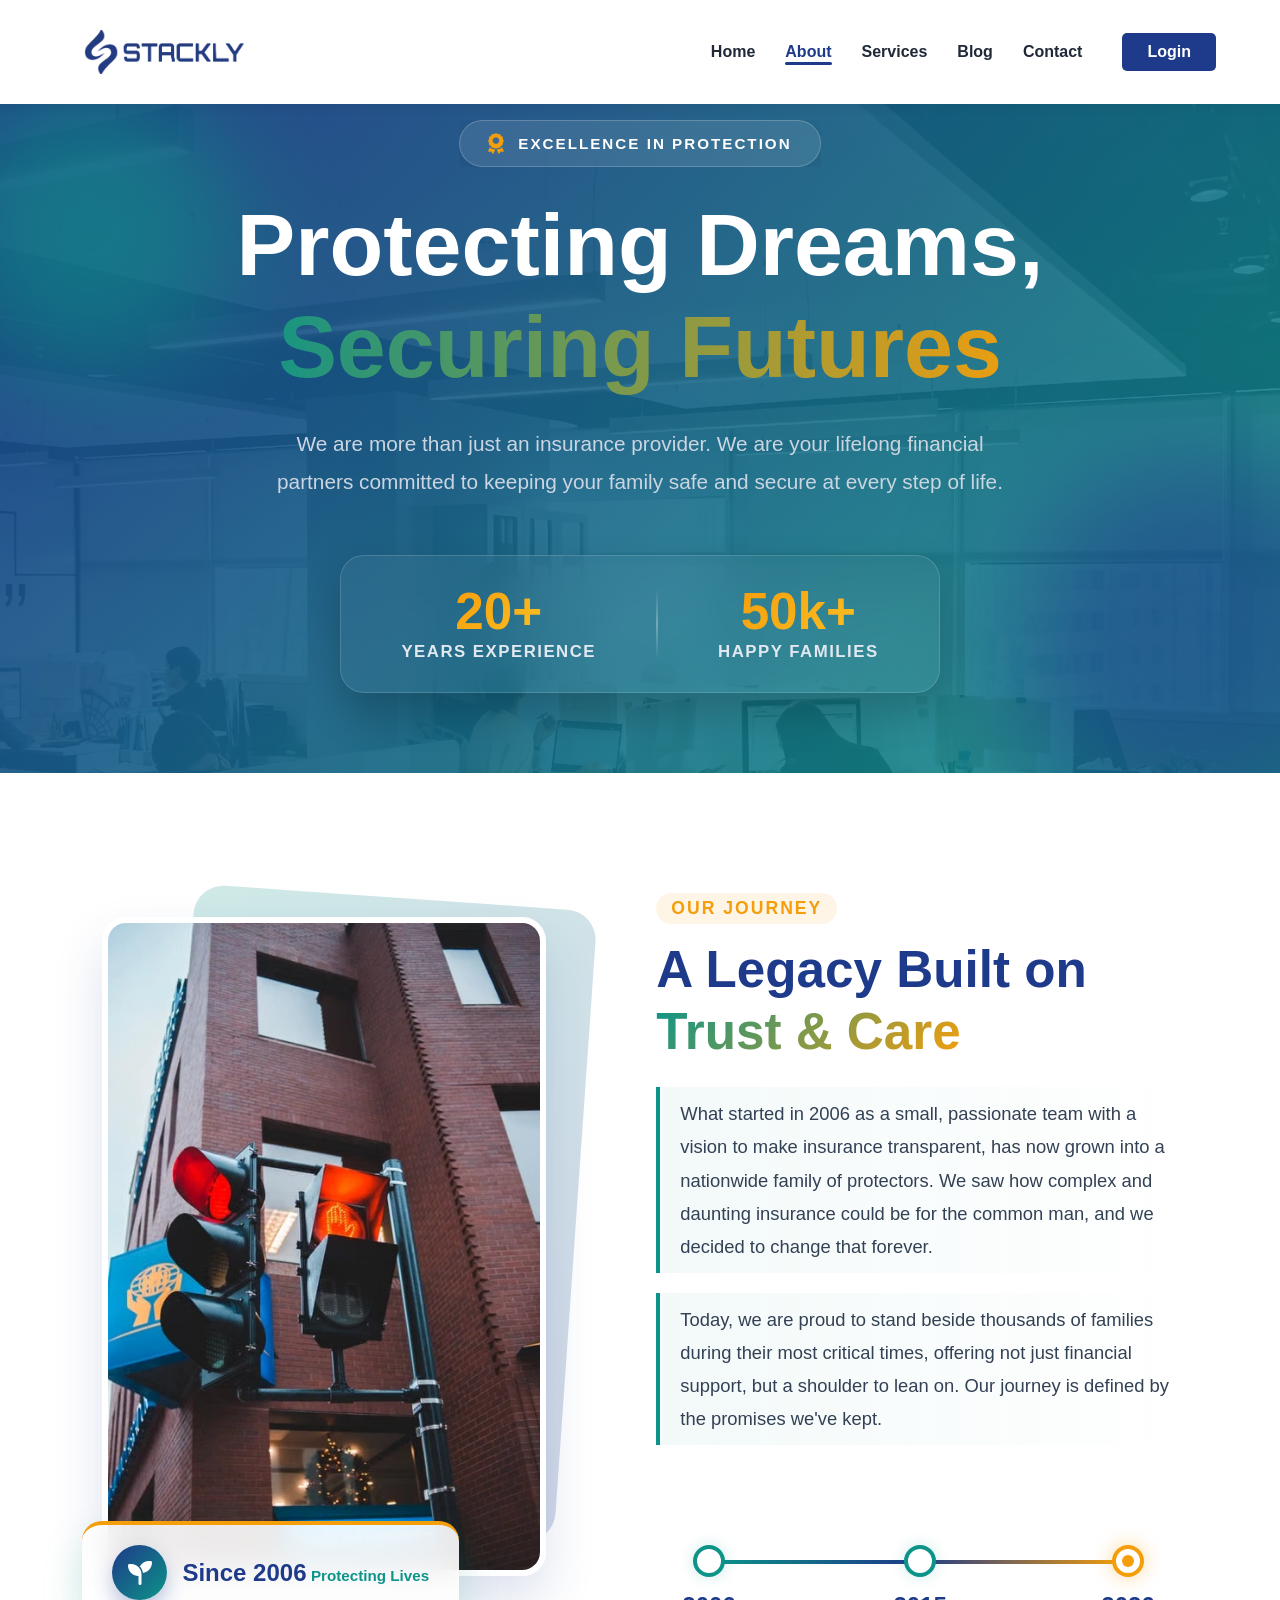
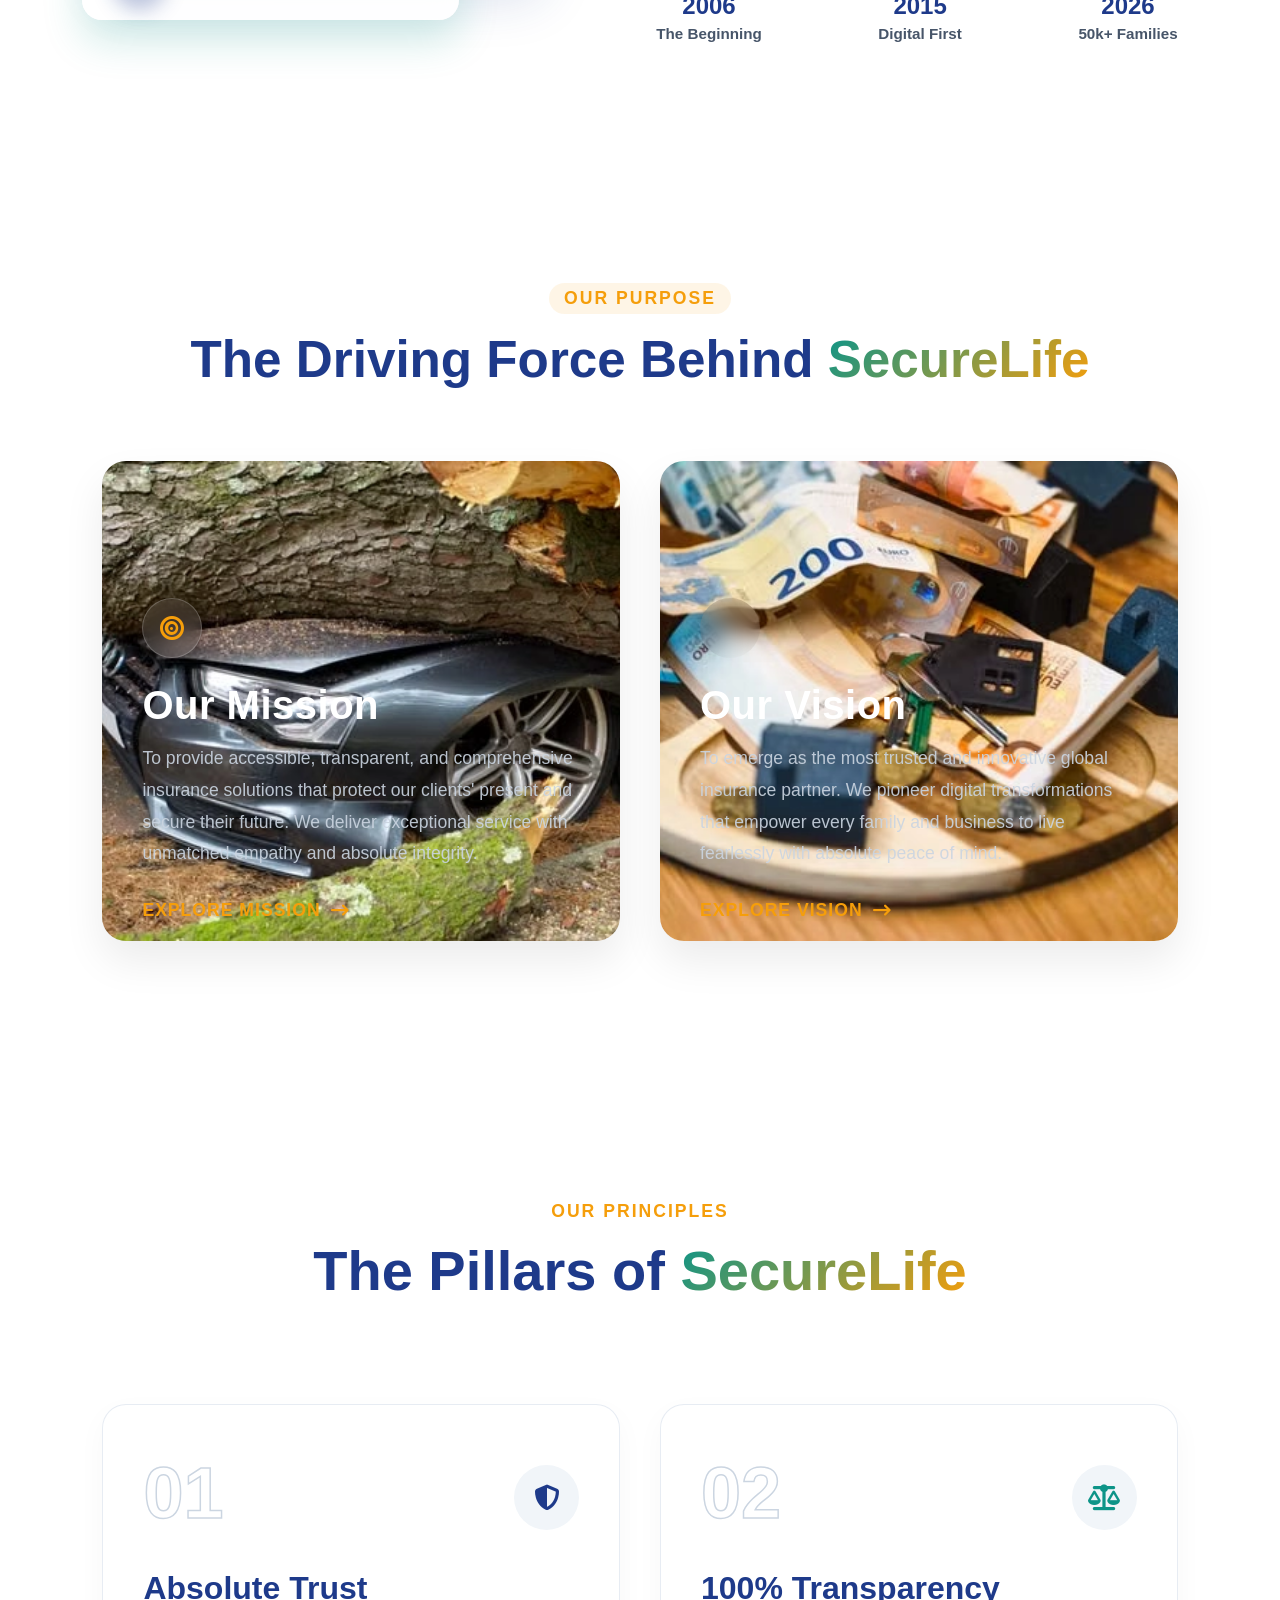
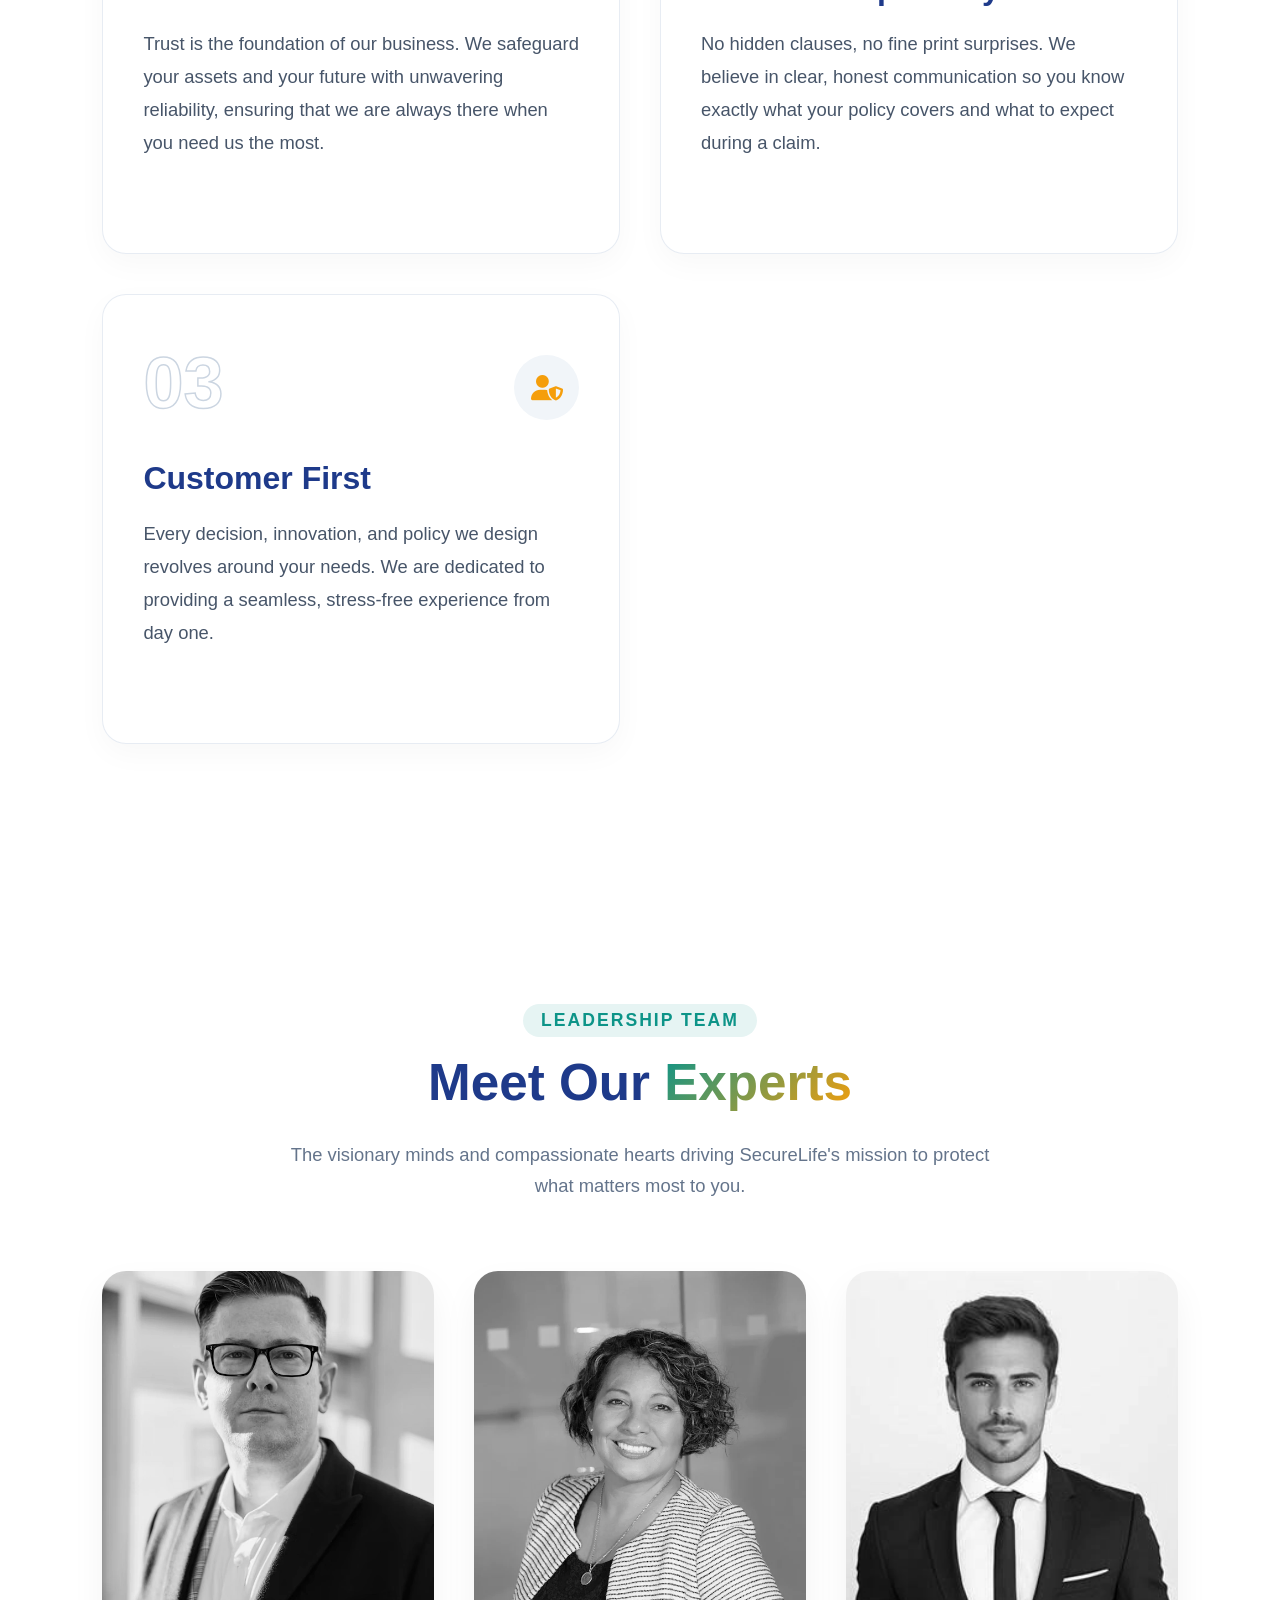
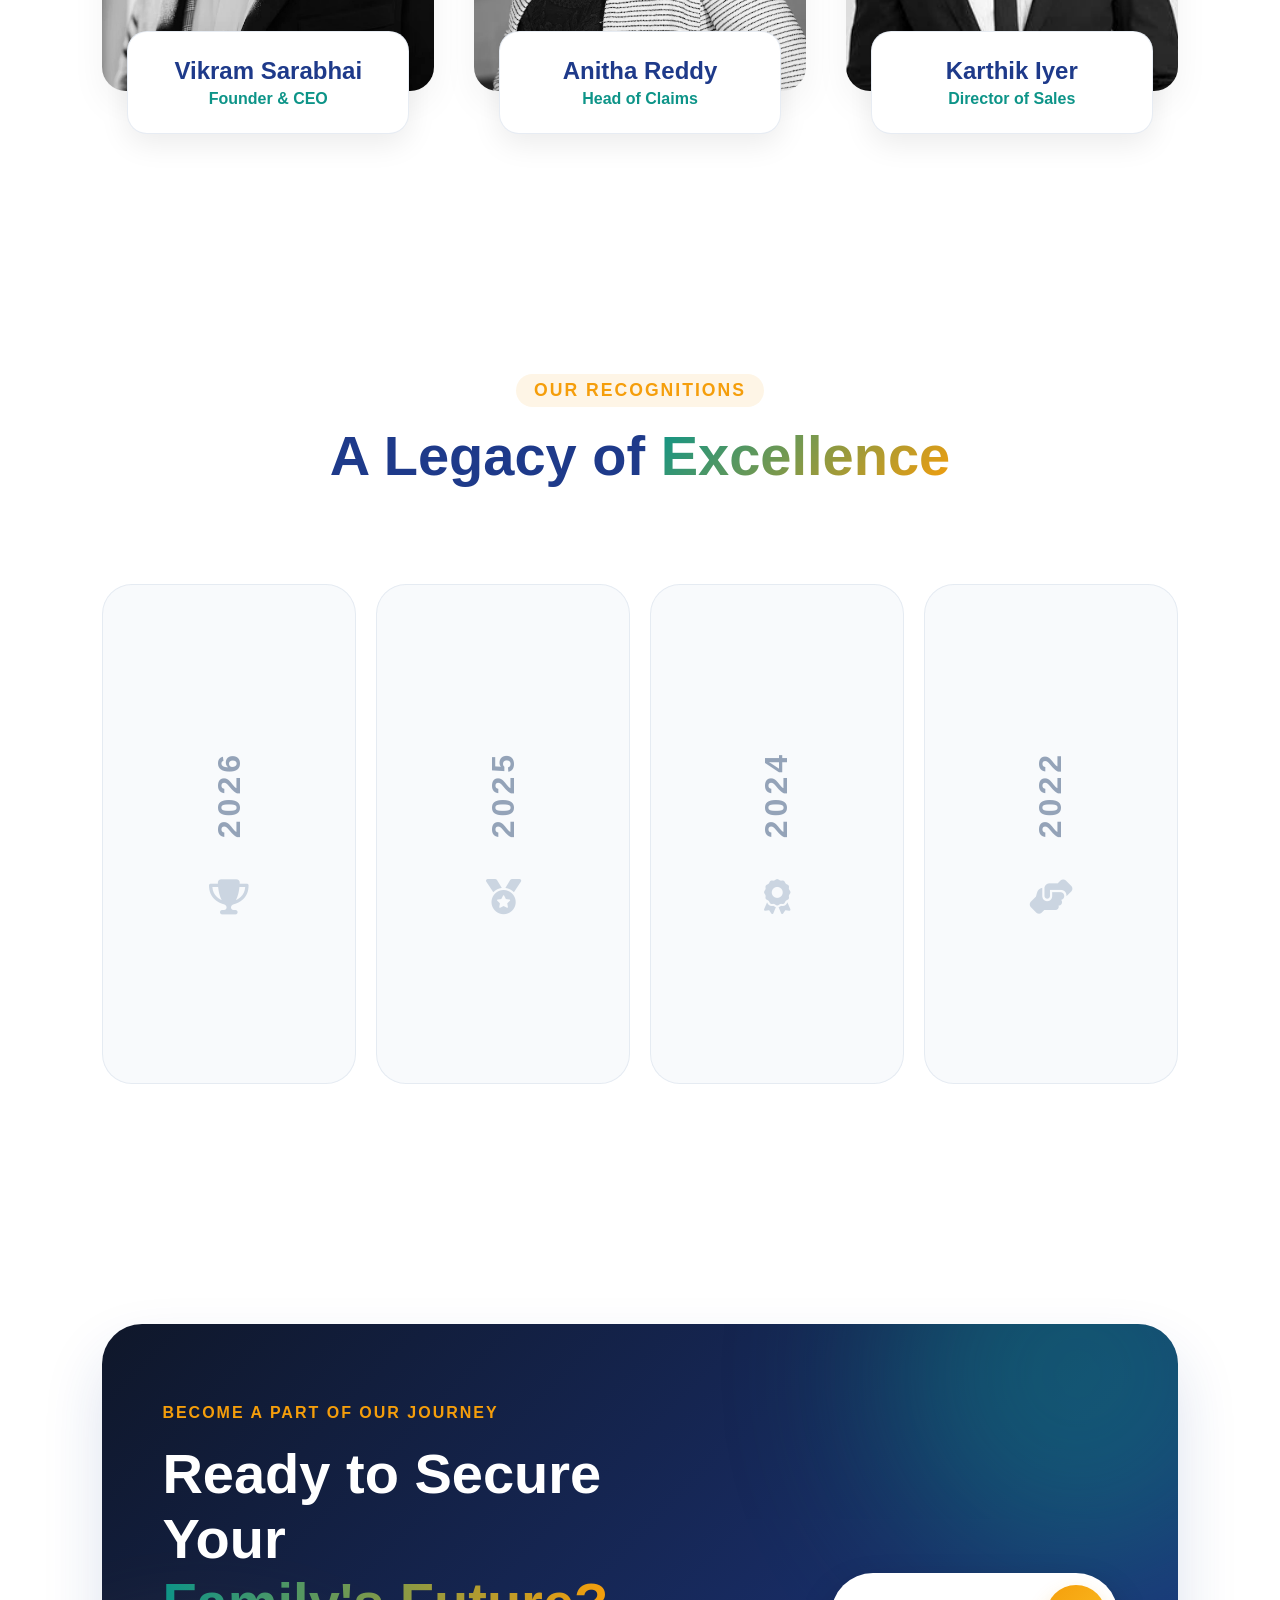
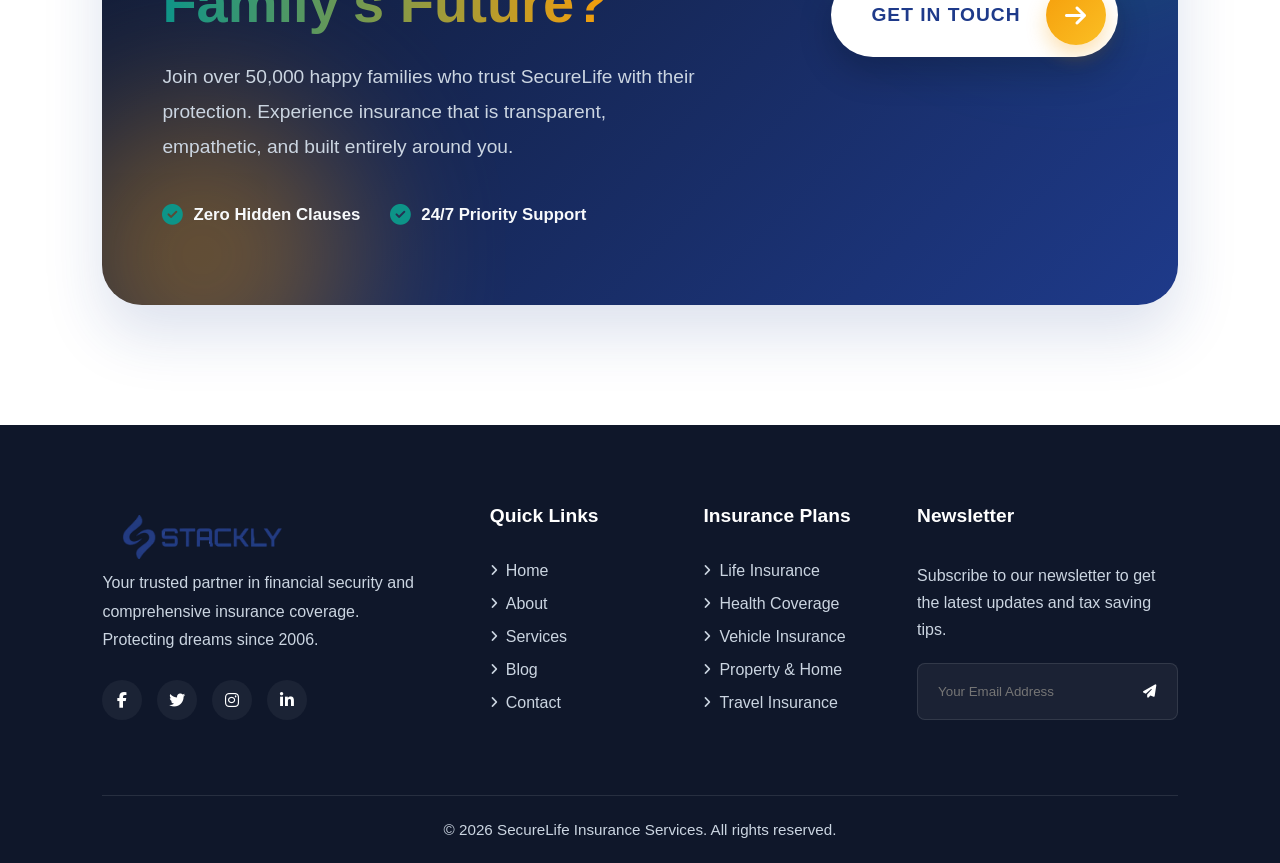
==== about.html @ 1551a97e "Insurance Services" ====
<!DOCTYPE html>
<html lang="en">

<head>
    <meta charset="UTF-8">
    <meta name="viewport" content="width=device-width, initial-scale=1.0">
    <title>About</title>
    <link rel="stylesheet" href="Insurance.css">
    <link rel="stylesheet" href="about.css">
    <link href="https://unpkg.com/aos@2.3.1/dist/aos.css" rel="stylesheet">
    <link rel="stylesheet" href="https://cdnjs.cloudflare.com/ajax/libs/font-awesome/6.4.0/css/all.min.css">
</head>

<body>

    <nav class="navbar">
        <a href="index.html" class="logo-container">
            <img src="./asset/blue.png" alt="Company Logo" class="logo-img">
        </a>

        <div class="nav-menu" id="nav-menu">
            <ul class="nav-links">
                <li><a href="index.html" class="nav-link">Home</a></li>
                <li><a href="about.html" class="nav-link active">About</a></li>
                <li><a href="services.html" class="nav-link">Services</a></li>
                <li><a href="blog.html" class="nav-link">Blog</a></li>
                <li><a href="contact.html" class="nav-link">Contact</a></li>
            </ul>
            <a href="login.html" class="login-btn">Login</a>
        </div>


        <div class="hamburger" id="hamburger">
            <span class="bar"></span>
            <span class="bar"></span>
            <span class="bar"></span>
        </div>
    </nav>


    <section id="about-hero" class="about-hero-section">
        <div class="hero-bg-zoom"></div>
        <div class="hero-overlay-gradient"></div>

        <div class="floating-orb orb-left"></div>
        <div class="floating-orb orb-right"></div>

        <div class="about-hero-content">
            <div class="gsap-reveal-wrapper">
                <span class="gsap-badge"><i class="fa-solid fa-award"></i> Excellence in Protection</span>
            </div>

            <h1 class="gsap-hero-title">
                <div class="gsap-reveal-wrapper">
                    <span class="title-line">Protecting Dreams,</span>
                </div>
                <div class="gsap-reveal-wrapper">
                    <span class="title-line highlight">Securing Futures</span>
                </div>
            </h1>

            <div class="gsap-reveal-wrapper">
                <p class="gsap-hero-text">We are more than just an insurance provider. We are your lifelong financial
                    partners committed to keeping your family safe and secure at every step of life.</p>
            </div>

            <div class="gsap-hero-stats">
                <div class="hero-stat">
                    <h3>20+</h3>
                    <span>Years Experience</span>
                </div>
                <div class="hero-stat-divider"></div>
                <div class="hero-stat">
                    <h3>50k+</h3>
                    <span>Happy Families</span>
                </div>
            </div>
        </div>
    </section>

    <section id="our-story" class="premium-story-section">
        <div class="story-wrapper">

            <div class="story-gallery" data-aos="fade-right" data-aos-duration="1200">
                <div class="gallery-bg-shape"></div>
                <img src="./asset/in8.webp" alt="Our History" class="main-gallery-img">

                <div class="story-glass-badge" data-aos="fade-up" data-aos-delay="400">
                    <div class="badge-icon-box">
                        <i class="fa-solid fa-seedling"></i>
                    </div>
                    <div class="badge-text-box">
                        <strong>Since 2006</strong>
                        <span>Protecting Lives</span>
                    </div>
                </div>
            </div>

            <div class="story-text-content">
                <h4 class="section-subtitle" data-aos="fade-left">OUR JOURNEY</h4>
                <h2 class="section-title" data-aos="fade-left" data-aos-delay="100">A Legacy Built on <br><span
                        class="highlight">Trust & Care</span></h2>

                <p class="story-paragraph" data-aos="fade-left" data-aos-delay="200">What started in 2006 as a small,
                    passionate team with a vision to make insurance transparent, has now grown into a nationwide family
                    of protectors. We saw how complex and daunting insurance could be for the common man, and we decided
                    to change that forever.</p>

                <p class="story-paragraph" data-aos="fade-left" data-aos-delay="300">Today, we are proud to stand beside
                    thousands of families during their most critical times, offering not just financial support, but a
                    shoulder to lean on. Our journey is defined by the promises we've kept.</p>

                <div class="premium-timeline" data-aos="fade-up" data-aos-delay="400">
                    <div class="timeline-track"></div>

                    <div class="timeline-node">
                        <div class="node-circle">
                            <div class="node-inner"></div>
                        </div>
                        <div class="node-content">
                            <h5>2006</h5>
                            <span>The Beginning</span>
                        </div>
                    </div>

                    <div class="timeline-node">
                        <div class="node-circle">
                            <div class="node-inner"></div>
                        </div>
                        <div class="node-content">
                            <h5>2015</h5>
                            <span>Digital First</span>
                        </div>
                    </div>

                    <div class="timeline-node">
                        <div class="node-circle active">
                            <div class="node-inner"></div>
                        </div>
                        <div class="node-content">
                            <h5>2026</h5>
                            <span>50k+ Families</span>
                        </div>
                    </div>
                </div>
            </div>

        </div>
    </section>

    <section id="mission-vision" class="elite-mv-section">
        <div class="elite-header" data-aos="fade-up">
            <h4 class="section-subtitle">OUR PURPOSE</h4>
            <h2 class="section-title">The Driving Force Behind <span class="highlight">SecureLife</span></h2>
        </div>

        <div class="elite-mv-grid">

            <div class="elite-panel" data-aos="fade-up" data-aos-delay="100">
                <div class="panel-bg mission-bg"></div>
                <div class="panel-overlay blue-overlay"></div>
                <div class="panel-content">
                    <div class="panel-icon-top">
                        <i class="fa-solid fa-bullseye"></i>
                    </div>
                    <h3 class="panel-title">Our Mission</h3>
                    <p class="panel-text">To provide accessible, transparent, and comprehensive insurance solutions that
                        protect our clients' present and secure their future. We deliver exceptional service with
                        unmatched empathy and absolute integrity.</p>
                    <a href="404.html" class="panel-link">Explore Mission <i
                            class="fa-solid fa-arrow-right-long"></i></a>
                </div>
            </div>

            <div class="elite-panel" data-aos="fade-up" data-aos-delay="300">
                <div class="panel-bg vision-bg"></div>
                <div class="panel-overlay teal-overlay"></div>
                <div class="panel-content">
                    <div class="panel-icon-top">
                        <i class="fa-solid fa-eye"></i>
                    </div>
                    <h3 class="panel-title">Our Vision</h3>
                    <p class="panel-text">To emerge as the most trusted and innovative global insurance partner. We
                        pioneer digital transformations that empower every family and business to live fearlessly with
                        absolute peace of mind.</p>
                    <a href="404.html" class="panel-link">Explore Vision <i
                            class="fa-solid fa-arrow-right-long"></i></a>
                </div>
            </div>

        </div>
    </section>

    <section id="core-values" class="ux-values-section">
        <div class="ux-values-header" data-aos="fade-down">
            <h4 class="ux-subtitle">OUR PRINCIPLES</h4>
            <h2 class="ux-title">The Pillars of <span class="ux-highlight">SecureLife</span></h2>
        </div>

        <div class="ux-values-grid">

            <div class="ux-card card-down" data-aos="fade-up" data-aos-delay="100">
                <div class="ux-card-bg" style="background-image: url('./asset/in1.webp');"></div>
                <div class="ux-card-overlay blue-gradient"></div>
                <div class="ux-card-content">
                    <div class="ux-top-row">
                        <span class="ux-number">01</span>
                        <div class="ux-icon icon-blue"><i class="fa-solid fa-shield-halved"></i></div>
                    </div>
                    <h3 class="ux-card-title">Absolute Trust</h3>
                    <p class="ux-card-desc">Trust is the foundation of our business. We safeguard your assets and your
                        future with unwavering reliability, ensuring that we are always there when you need us the most.
                    </p>
                    <div class="ux-hover-line line-gold"></div>
                </div>
            </div>

            <div class="ux-card card-up" data-aos="fade-up" data-aos-delay="300">
                <div class="ux-card-bg" style="background-image: url('./asset/in2.webp');"></div>
                <div class="ux-card-overlay teal-gradient"></div>
                <div class="ux-card-content">
                    <div class="ux-top-row">
                        <span class="ux-number">02</span>
                        <div class="ux-icon icon-teal"><i class="fa-solid fa-scale-balanced"></i></div>
                    </div>
                    <h3 class="ux-card-title">100% Transparency</h3>
                    <p class="ux-card-desc">No hidden clauses, no fine print surprises. We believe in clear, honest
                        communication so you know exactly what your policy covers and what to expect during a claim.</p>
                    <div class="ux-hover-line line-gold"></div>
                </div>
            </div>

            <div class="ux-card card-down" data-aos="fade-up" data-aos-delay="500">
                <div class="ux-card-bg" style="background-image: url('./asset/in3.webp');"></div>
                <div class="ux-card-overlay blue-gradient"></div>
                <div class="ux-card-content">
                    <div class="ux-top-row">
                        <span class="ux-number">03</span>
                        <div class="ux-icon icon-gold"><i class="fa-solid fa-user-shield"></i></div>
                    </div>
                    <h3 class="ux-card-title">Customer First</h3>
                    <p class="ux-card-desc">Every decision, innovation, and policy we design revolves around your needs.
                        We are dedicated to providing a seamless, stress-free experience from day one.</p>
                    <div class="ux-hover-line line-gold"></div>
                </div>
            </div>

        </div>
    </section>

    <section id="our-experts" class="premium-expert-section">
        <div class="expert-header" data-aos="fade-up">
            <h4 class="section-subtitle">LEADERSHIP TEAM</h4>
            <h2 class="section-title">Meet Our <span class="highlight">Experts</span></h2>
            <p class="expert-subtitle-text">The visionary minds and compassionate hearts driving SecureLife's mission to
                protect what matters most to you.</p>
        </div>

        <div class="expert-grid">

            <div class="expert-card" data-aos="fade-up" data-aos-delay="100">
                <div class="expert-img-wrapper">
                    <div class="expert-overlay"></div>
                    <img src="./asset/man1 (2).webp" alt="Vikram Sarabhai">
                </div>
                <div class="expert-info-box">
                    <div class="expert-primary-info">
                        <h3>Vikram Sarabhai</h3>
                        <span>Founder & CEO</span>
                    </div>
                    <div class="expert-social-reveal">
                        <div class="social-divider"></div>
                        <div class="social-links-wrapper">
                            <a href="404.html" class="social-icon"><i class="fa-brands fa-linkedin-in"></i></a>
                            <a href="404.html" class="social-icon"><i class="fa-brands fa-twitter"></i></a>
                            <a href="404.html" class="social-icon"><i class="fa-solid fa-envelope"></i></a>
                        </div>
                    </div>
                </div>
            </div>

            <div class="expert-card" data-aos="fade-up" data-aos-delay="300">
                <div class="expert-img-wrapper">
                    <div class="expert-overlay"></div>
                    <img src="./asset/woman2 (2).webp" alt="Anitha Reddy">
                </div>
                <div class="expert-info-box">
                    <div class="expert-primary-info">
                        <h3>Anitha Reddy</h3>
                        <span>Head of Claims</span>
                    </div>
                    <div class="expert-social-reveal">
                        <div class="social-divider"></div>
                        <div class="social-links-wrapper">
                            <a href="404.html" class="social-icon"><i class="fa-brands fa-linkedin-in"></i></a>
                            <a href="404.html" class="social-icon"><i class="fa-brands fa-twitter"></i></a>
                            <a href="404.html" class="social-icon"><i class="fa-solid fa-envelope"></i></a>
                        </div>
                    </div>
                </div>
            </div>

            <div class="expert-card" data-aos="fade-up" data-aos-delay="500">
                <div class="expert-img-wrapper">
                    <div class="expert-overlay"></div>
                    <img src="./asset/man1.webp" alt="Karthik Iyer">
                </div>
                <div class="expert-info-box">
                    <div class="expert-primary-info">
                        <h3>Karthik Iyer</h3>
                        <span>Director of Sales</span>
                    </div>
                    <div class="expert-social-reveal">
                        <div class="social-divider"></div>
                        <div class="social-links-wrapper">
                            <a href="404.html" class="social-icon"><i class="fa-brands fa-linkedin-in"></i></a>
                            <a href="404.html" class="social-icon"><i class="fa-brands fa-twitter"></i></a>
                            <a href="404.html" class="social-icon"><i class="fa-solid fa-envelope"></i></a>
                        </div>
                    </div>
                </div>
            </div>

        </div>
    </section>


    <section id="awards" class="premium-expanding-awards">
        <div class="awards-header" data-aos="fade-up">
            <h4 class="section-subtitle">OUR RECOGNITIONS</h4>
            <h2 class="section-title">A Legacy of <span class="highlight">Excellence</span></h2>
        </div>

        <div class="expanding-container" data-aos="fade-up" data-aos-delay="200">

            <div class="expanding-panel panel-blue">
                <div class="panel-bg-img" style="background-image: url('./asset/in1.webp');"></div>
                <div class="panel-overlay overlay-blue"></div>
                <div class="panel-collapsed-view">
                    <span class="collapsed-year">2026</span>
                    <div class="collapsed-icon"><i class="fa-solid fa-trophy"></i></div>
                </div>
                <div class="panel-expanded-view">
                    <div class="expanded-icon"><i class="fa-solid fa-trophy"></i></div>
                    <div class="expanded-content">
                        <span class="expanded-year">2026</span>
                        <h3>Best Claim Settlement Ratio</h3>
                        <p>National Insurance Summit</p>
                    </div>
                </div>
            </div>

            <div class="expanding-panel panel-teal">
                <div class="panel-bg-img" style="background-image: url('./asset/in2.webp');"></div>
                <div class="panel-overlay overlay-teal"></div>
                <div class="panel-collapsed-view">
                    <span class="collapsed-year">2025</span>
                    <div class="collapsed-icon"><i class="fa-solid fa-medal"></i></div>
                </div>
                <div class="panel-expanded-view">
                    <div class="expanded-icon"><i class="fa-solid fa-medal"></i></div>
                    <div class="expanded-content">
                        <span class="expanded-year">2025</span>
                        <h3>Customer Choice Award</h3>
                        <p>Global Finance Excellence</p>
                    </div>
                </div>
            </div>

            <div class="expanding-panel panel-gold">
                <div class="panel-bg-img" style="background-image: url('./asset/in3.webp');"></div>
                <div class="panel-overlay overlay-gold"></div>
                <div class="panel-collapsed-view">
                    <span class="collapsed-year">2024</span>
                    <div class="collapsed-icon"><i class="fa-solid fa-award"></i></div>
                </div>
                <div class="panel-expanded-view">
                    <div class="expanded-icon"><i class="fa-solid fa-award"></i></div>
                    <div class="expanded-content">
                        <span class="expanded-year">2024</span>
                        <h3>Most Innovative Digital Process</h3>
                        <p>TechInsure India Awards</p>
                    </div>
                </div>
            </div>

            <div class="expanding-panel panel-blue">
                <div class="panel-bg-img" style="background-image: url('./asset/in4.webp');"></div>
                <div class="panel-overlay overlay-blue"></div>
                <div class="panel-collapsed-view">
                    <span class="collapsed-year">2022</span>
                    <div class="collapsed-icon"><i class="fa-solid fa-handshake-angle"></i></div>
                </div>
                <div class="panel-expanded-view">
                    <div class="expanded-icon"><i class="fa-solid fa-handshake-angle"></i></div>
                    <div class="expanded-content">
                        <span class="expanded-year">2022</span>
                        <h3>Excellence in Customer Support</h3>
                        <p>Asian Financial Forum</p>
                    </div>
                </div>
            </div>

        </div>
    </section>

    <section id="about-cta" class="premium-cta-section">
        <div class="cta-immersive-banner" data-aos="zoom-in" data-aos-duration="1000">

            <div class="cta-glow-orb orb-teal"></div>
            <div class="cta-glow-orb orb-gold"></div>

            <div class="cta-content-wrapper">
                <div class="cta-text-side">
                    <h4 class="cta-subtitle">BECOME A PART OF OUR JOURNEY</h4>
                    <h2 class="cta-title">Ready to Secure Your <br><span class="cta-highlight">Family's Future?</span>
                    </h2>
                    <p class="cta-desc">Join over 50,000 happy families who trust SecureLife with their protection.
                        Experience insurance that is transparent, empathetic, and built entirely around you.</p>

                    <div class="cta-stats">
                        <div class="cta-stat-item">
                            <i class="fa-solid fa-check-circle"></i>
                            <span>Zero Hidden Clauses</span>
                        </div>
                        <div class="cta-stat-item">
                            <i class="fa-solid fa-check-circle"></i>
                            <span>24/7 Priority Support</span>
                        </div>
                    </div>
                </div>

                <div class="cta-action-side">
                    <a href="404.html" class="ultra-cta-btn">
                        <span class="btn-text">Get in Touch</span>
                        <span class="btn-icon-wrapper">
                            <i class="fa-solid fa-arrow-right"></i>
                        </span>
                    </a>
                </div>
            </div>

        </div>
    </section>




    <footer class="footer-section">
        <div class="footer-container">

            <div class="footer-brand">
                <a href="index.html" class="logo-container">
                    <img src="./asset/blue.png" alt="Company Logo" class="logo-img">
                </a>
                <p class="footer-desc">Your trusted partner in financial security and comprehensive insurance coverage.
                    Protecting dreams since 2006.</p>
                <div class="social-links">
                    <a href="404.html"><i class="fa-brands fa-facebook-f"></i></a>
                    <a href="404.html"><i class="fa-brands fa-twitter"></i></a>
                    <a href="404.html"><i class="fa-brands fa-instagram"></i></a>
                    <a href="404.html"><i class="fa-brands fa-linkedin-in"></i></a>
                </div>
            </div>

            <div class="footer-links">
                <h4>Quick Links</h4>
                <ul>
                    <li><a href="index.html"><i class="fa-solid fa-angle-right"></i> Home </a></li>
                    <li><a href="about.html"><i class="fa-solid fa-angle-right"></i> About</a></li>
                    <li><a href="services.html"><i class="fa-solid fa-angle-right"></i> Services</a></li>
                    <li><a href="blog.html"><i class="fa-solid fa-angle-right"></i> Blog</a></li>
                    <li><a href="contact.html"><i class="fa-solid fa-angle-right"></i> Contact </a></li>
                </ul>
            </div>

            <div class="footer-links">
                <h4>Insurance Plans</h4>
                <ul>
                    <li><a href="404.html"><i class="fa-solid fa-angle-right"></i> Life Insurance</a></li>
                    <li><a href="404.html"><i class="fa-solid fa-angle-right"></i> Health Coverage</a></li>
                    <li><a href="404.html"><i class="fa-solid fa-angle-right"></i> Vehicle Insurance</a></li>
                    <li><a href="404.html"><i class="fa-solid fa-angle-right"></i> Property & Home</a></li>
                    <li><a href="404.html"><i class="fa-solid fa-angle-right"></i> Travel Insurance</a></li>
                </ul>
            </div>

            <div class="footer-newsletter">
                <h4>Newsletter</h4>
                <p>Subscribe to our newsletter to get the latest updates and tax saving tips.</p>


                <form id="footerNewsletterForm" novalidate style="position: relative; margin-bottom: 15px;">
                    <div class="newsletter-form">
                        <input type="email" id="footerEmailInput" placeholder="Your Email Address" required>
                        <button type="submit" id="footerSubscribeBtn"><i class="fa-solid fa-paper-plane"></i></button>
                    </div>

                    <span id="footerEmailError" class="newsletter-error-msg"></span>
                </form>


                <div id="footerSuccessMsg" class="newsletter-success-msg" style="display: none;">
                    <i class="fa-solid fa-circle-check"></i> Subscribed Successfully!
                </div>
            </div>

        </div>

        <div class="footer-bottom">
            <p>&copy; 2026 SecureLife Insurance Services. All rights reserved.</p>
        </div>
    </footer>

    <script src="main.js"></script>

    <script src="https://unpkg.com/aos@2.3.1/dist/aos.js"></script>


    <script>

        document.addEventListener("DOMContentLoaded", function () {
            AOS.init({
                duration: 1000,
                once: true,
                offset: 100,
                easing: 'ease-out-cubic'
            });
        });
    </script>
    <script>

        if (typeof gsap !== 'undefined') {
            const aboutHeroTl = gsap.timeline({ defaults: { ease: "power4.out" } });

            aboutHeroTl.from(".gsap-badge", {
                y: 50,
                opacity: 0,
                duration: 1.2,
                delay: 0.3
            })
                .from(".title-line", {
                    y: 100,
                    opacity: 0,
                    stagger: 0.2,
                    duration: 1.2,
                    rotationX: -20,
                    transformOrigin: "0% 50% -50"
                }, "-=0.8")
                .from(".gsap-hero-text", {
                    y: 40,
                    opacity: 0,
                    duration: 1.2
                }, "-=0.8")
                .from(".gsap-hero-stats", {
                    y: 50,
                    opacity: 0,
                    scale: 0.9,
                    duration: 1.5,
                    ease: "back.out(1.2)"
                }, "-=0.6")
                .from(".hero-stat", {
                    y: 20,
                    opacity: 0,
                    stagger: 0.2,
                    duration: 1
                }, "-=1");
        }
    </script>
</body>

</html>
---- Insurance.css ----
* {
     margin: 0;
     padding: 0;
     box-sizing: border-box;
     font-family: 'Segoe UI', Tahoma, Geneva, Verdana, sans-serif;
 }

 body {
     overflow-x: hidden;
 }


 .navbar {
     display: flex;
     justify-content: space-between;
     align-items: center;
     padding: 20px 5%;
     background-color: #ffffff;
     box-shadow: 0 4px 10px rgba(0, 0, 0, 0.05);
     position: fixed;
     width: 100%;
     top: 0;
     z-index: 1000;
 }

 .logo-container {
     display: flex;
     align-items: center;
     justify-content: flex-start;
     padding: 10px 20px;
     z-index: 1000;
 }


 .logo-img {
     width: 160px;
     transition: transform 0.3s ease;
 }


 .logo-img:hover {
     transform: scale(1.05);
     cursor: pointer;
 }


 .nav-menu {
     display: flex;
     align-items: center;
     gap: 40px;
 }

 .nav-links {
     display: flex;
     list-style: none;
     gap: 30px;
 }


 .nav-link {
     text-decoration: none;
     color: #1F2937;
     font-weight: 600;
     font-size: 16px;
     transition: 0.3s;
     position: relative;
 }


 .nav-link:hover,
 .nav-link.active {
     color: #1E3A8A;
 }

 .nav-link.active::after {
     content: '';
     position: absolute;
     left: 0;
     bottom: -5px;
     width: 100%;
     height: 3px;
     background-color: #1E3A8A;
     border-radius: 5px;
 }


 .login-btn {
     background-color: #1E3A8A;
     color: #ffffff;
     padding: 10px 25px;
     border-radius: 5px;
     text-decoration: none;
     font-weight: 600;
     font-size: 16px;
     transition: 0.3s;
 }

 .login-btn:hover {
     background-color: #152c6b;
 }


 .hamburger {
     display: none;
     cursor: pointer;
     flex-direction: column;
     gap: 6px;
 }

 .hamburger .bar {
     width: 28px;
     height: 3px;
     background-color: #1E3A8A;
     transition: all 0.3s ease-in-out;
     border-radius: 5px;
 }




 @media (max-width: 900px) {
     .hamburger {
         display: flex;
     }

     .nav-menu {
         position: fixed;
         left: -100%;
         top: 70px;
         flex-direction: column;
         background-color: #ffffff;
         width: 100%;
         height: 100vh;
         text-align: center;
         transition: 0.4s ease-in-out;
         padding-top: 50px;
         gap: 30px;
         box-shadow: 0 10px 27px rgba(0, 0, 0, 0.1);
     }

     .nav-menu.active {
         left: 0;
     }

     .nav-links {
         flex-direction: column;
         width: 100%;
         gap: 25px;
     }


     .nav-link.active::after {
         width: 50%;
         left: 25%;
     }


     .hamburger.active .bar:nth-child(2) {
         opacity: 0;
     }

     .hamburger.active .bar:nth-child(1) {
         transform: translateY(9px) rotate(45deg);
     }

     .hamburger.active .bar:nth-child(3) {
         transform: translateY(-9px) rotate(-45deg);
     }
 }




 .footer-section {
     background-color: #0f172a;
     color: #cbd5e1;
     padding: 80px 8% 0;
 }

 .footer-container {
     display: grid;
     grid-template-columns: 2fr 1fr 1fr 1.5fr;
     gap: 40px;
     max-width: 1300px;
     margin: 0 auto;
     padding-bottom: 60px;
     border-bottom: 1px solid rgba(255, 255, 255, 0.1);
 }

 .footer-brand .footer-logo {
     font-size: 2rem;
     font-weight: 800;
     color: #ffffff;
     display: flex;
     align-items: center;
     gap: 10px;
     margin-bottom: 20px;
 }

 .footer-brand .footer-logo i {
     color: var(--secondary);
 }

 .footer-desc {
     line-height: 1.8;
     margin-bottom: 25px;
     font-size: 1rem;
     max-width: 320px;
 }

 .social-links {
     display: flex;
     gap: 15px;
 }

 .social-links a {
     width: 40px;
     height: 40px;
     background: rgba(255, 255, 255, 0.05);
     border-radius: 50%;
     display: flex;
     justify-content: center;
     align-items: center;
     color: #ffffff;
     text-decoration: none;
     transition: all 0.3s ease;
 }

 .social-links a:hover {
     background: var(--secondary);
     transform: translateY(-5px);
 }

 .footer-links h4,
 .footer-newsletter h4 {
     color: #ffffff;
     font-size: 1.2rem;
     margin-bottom: 25px;
     position: relative;
     padding-bottom: 10px;
 }

 .footer-links h4::after,
 .footer-newsletter h4::after {
     content: '';
     position: absolute;
     bottom: 0;
     left: 0;
     width: 40px;
     height: 3px;
     background: var(--secondary);
     border-radius: 2px;
 }

 .footer-links ul {
     list-style: none;
 }

 .footer-links ul li {
     margin-bottom: 15px;
 }

 .footer-links ul li a {
     color: #cbd5e1;
     text-decoration: none;
     transition: all 0.3s ease;
     display: flex;
     align-items: center;
     gap: 8px;
 }

 .footer-links ul li a i {
     font-size: 0.8rem;
     color: var(--secondary);
     transition: transform 0.3s ease;
 }

 .footer-links ul li a:hover {
     color: #ffffff;
 }

 .footer-links ul li a:hover i {
     transform: translateX(5px);
 }

 .footer-newsletter p {
     line-height: 1.7;
     margin-bottom: 20px;
 }

 .newsletter-form {
     display: flex;
     align-items: center;
     background: rgba(255, 255, 255, 0.05);
     border-radius: 8px;
     padding: 5px;
     border: 1px solid rgba(255, 255, 255, 0.1);
 }

 .newsletter-form input {
     flex-grow: 1;
     background: transparent;
     border: none;
     padding: 12px 15px;
     color: #ffffff;
     outline: none;
 }

 .newsletter-form button {
     background: var(--primary);
     border: none;
     color: white;
     width: 45px;
     height: 45px;
     border-radius: 6px;
     cursor: pointer;
     transition: background 0.3s ease;
 }

 .newsletter-form button:hover {
     background: var(--accent);
 }

 .footer-bottom {
     text-align: center;
     padding: 25px 0;
     font-size: 0.95rem;
 }

 @media (max-width: 992px) {
     .contact-container {
         grid-template-columns: 1fr;
     }

     .footer-container {
         grid-template-columns: repeat(2, 1fr);
     }
 }

 @media (max-width: 768px) {
     .contact-section {
         padding: 80px 5%;
     }

     .contact-form-wrapper {
         padding: 30px 20px;
     }

     .footer-container {
         grid-template-columns: 1fr;
         gap: 40px;
     }
 }


 .newsletter-error-msg {
     position: absolute;
     bottom: -22px;
     left: 5px;
     font-size: 12px;
     color: #ef4444;
     font-weight: 700;
     display: none;
 }

 .newsletter-success-msg {
     color: #10b981;
     font-size: 14px;
     font-weight: 700;
     margin-top: 10px;
 }

 .input-error-border {
     border: 2px solid #ef4444 !important;
     background-color: #fef2f2 !important;
 }

 .newsletter-shake {
     animation: newsShake 0.4s ease-in-out;
 }

 @keyframes newsShake {

     0%,
     100% {
         transform: translateX(0);
     }

     25%,
     75% {
         transform: translateX(-5px);
     }

     50% {
         transform: translateX(5px);
     }
 }
---- about.css ----
.about-hero-section {
    position: relative;
    min-height: 85vh;
    display: flex;
    align-items: center;
    justify-content: center;
    padding: 120px 8% 80px;
    overflow: hidden;
    z-index: 1;
    background-color: #0f172a;
}

.hero-bg-zoom {
    position: absolute;
    top: 0;
    left: 0;
    width: 100%;
    height: 100%;
    background: url('./asset/in7.webp') center/cover no-repeat;
    z-index: 1;
    animation: zoomBackground 20s infinite alternate linear;
}

.hero-overlay-gradient {
    position: absolute;
    top: 0;
    left: 0;
    width: 100%;
    height: 100%;
    background: linear-gradient(135deg, rgba(30, 58, 138, 0.95) 0%, rgba(13, 148, 136, 0.85) 100%);
    z-index: 2;
}

.floating-orb {
    position: absolute;
    border-radius: 50%;
    filter: blur(60px);
    z-index: 3;
    opacity: 0.6;
    animation: floatOrbs 8s infinite ease-in-out alternate;
}

.orb-left {
    width: 300px;
    height: 300px;
    background: #0D9488;
    top: 10%;
    left: -5%;
}

.orb-right {
    width: 400px;
    height: 400px;
    background: #1E3A8A;
    bottom: -10%;
    right: -10%;
    animation-delay: -4s;
}

.about-hero-content {
    position: relative;
    z-index: 4;
    text-align: center;
    max-width: 900px;
    display: flex;
    flex-direction: column;
    align-items: center;
}

.gsap-reveal-wrapper {
    overflow: hidden;
    margin-bottom: 5px;
}

.gsap-badge {
    background: rgba(255, 255, 255, 0.1);
    backdrop-filter: blur(15px);
    border: 1px solid rgba(255, 255, 255, 0.2);
    color: #ffffff;
    padding: 12px 28px;
    border-radius: 50px;
    font-size: 0.95rem;
    font-weight: 700;
    display: inline-flex;
    align-items: center;
    gap: 12px;
    text-transform: uppercase;
    letter-spacing: 2px;
    box-shadow: 0 10px 30px rgba(0, 0, 0, 0.1);
}

.gsap-badge i {
    color: #F59E0B;
    font-size: 1.3rem;
}

.gsap-hero-title {
    font-size: 5.5rem;
    color: #ffffff;
    font-weight: 800;
    line-height: 1.1;
    margin-top: 25px;
    margin-bottom: 25px;
}

.title-line {
    display: block;
}

.gsap-hero-title .highlight {
    background: linear-gradient(to right, #0D9488, #F59E0B);
    -webkit-background-clip: text;
    -webkit-text-fill-color: transparent;
}

.gsap-hero-text {
    font-size: 1.3rem;
    color: #cbd5e1;
    line-height: 1.8;
    margin-bottom: 50px;
    max-width: 750px;
}

.gsap-hero-stats {
    display: flex;
    align-items: center;
    gap: 60px;
    background: rgba(255, 255, 255, 0.05);
    backdrop-filter: blur(20px);
    padding: 30px 60px;
    border-radius: 24px;
    border: 1px solid rgba(255, 255, 255, 0.15);
    box-shadow: 0 20px 40px rgba(0, 0, 0, 0.2);
}

.hero-stat {
    display: flex;
    flex-direction: column;
    align-items: center;
}

.hero-stat h3 {
    font-size: 3.2rem;
    background: linear-gradient(135deg, #F59E0B, #fbbf24);
    -webkit-background-clip: text;
    -webkit-text-fill-color: transparent;
    margin-bottom: 5px;
    line-height: 1;
    font-weight: 800;
}

.hero-stat span {
    color: #e2e8f0;
    font-size: 1.05rem;
    font-weight: 600;
    text-transform: uppercase;
    letter-spacing: 1.5px;
}

.hero-stat-divider {
    width: 2px;
    height: 70px;
    background: linear-gradient(to bottom, transparent, rgba(255, 255, 255, 0.3), transparent);
}

@keyframes zoomBackground {
    0% {
        transform: scale(1);
    }

    100% {
        transform: scale(1.15);
    }
}

@keyframes floatOrbs {
    0% {
        transform: translate(0, 0) scale(1);
    }

    100% {
        transform: translate(30px, -40px) scale(1.1);
    }
}

@media (max-width: 1024px) {
    .gsap-hero-title {
        font-size: 4.2rem;
    }
}

@media (max-width: 768px) {
    .about-hero-section {
        padding: 140px 5% 80px;
    }

    .gsap-hero-title {
        font-size: 3rem;
    }

    .gsap-hero-text {
        font-size: 1.15rem;
    }

    .gsap-hero-stats {
        flex-direction: column;
        gap: 30px;
        padding: 35px;
        width: 100%;
    }

    .hero-stat-divider {
        width: 100%;
        height: 2px;
        background: linear-gradient(to right, transparent, rgba(255, 255, 255, 0.3), transparent);
    }
}



.premium-story-section {
    padding: 120px 8%;
    background-color: #ffffff;
    overflow: hidden;
}

.story-wrapper {
    display: grid;
    grid-template-columns: 1fr 1.1fr;
    gap: 80px;
    max-width: 1300px;
    margin: 0 auto;
    align-items: center;
}


.story-gallery {
    position: relative;
    padding: 0 30px 40px 0;
}

.gallery-bg-shape {
    position: absolute;
    top: -20px;
    right: 0;
    width: 85%;
    height: 90%;
    background: linear-gradient(135deg, #0D9488, #1E3A8A);
    border-radius: 30px;
    z-index: 1;
    opacity: 0.2;
    transform: rotate(4deg);
    transition: transform 0.5s ease;
}

.story-gallery:hover .gallery-bg-shape {
    transform: rotate(0deg) scale(1.02);
    opacity: 0.3;
}

.main-gallery-img {
    width: 100%;
    border-radius: 24px;
    position: relative;
    z-index: 2;
    box-shadow: 0 25px 50px rgba(30, 58, 138, 0.15);
    border: 6px solid #ffffff;
    transition: transform 0.5s ease;
}

.story-gallery:hover .main-gallery-img {
    transform: translateY(-10px);
}

.story-glass-badge {
    position: absolute;
    bottom: 0;
    left: -20px;
    background: rgba(255, 255, 255, 0.9);
    backdrop-filter: blur(15px);
    padding: 20px 30px;
    border-radius: 20px;
    box-shadow: 0 20px 40px rgba(13, 148, 136, 0.2);
    z-index: 3;
    display: flex;
    align-items: center;
    gap: 15px;
    border-top: 4px solid #F59E0B;
    animation: floatingGlass 4s ease-in-out infinite;
}

.badge-icon-box {
    width: 55px;
    height: 55px;
    background: linear-gradient(135deg, #1E3A8A, #0D9488);
    color: #ffffff;
    border-radius: 50%;
    display: flex;
    justify-content: center;
    align-items: center;
    font-size: 1.5rem;
    box-shadow: 0 10px 20px rgba(30, 58, 138, 0.3);
}

.badge-text-box strong {
    font-size: 1.5rem;
    color: #1E3A8A;
    line-height: 1.1;
    font-weight: 800;
}

.badge-text-box span {
    font-size: 0.95rem;
    color: #0D9488;
    font-weight: 700;
    margin-top: 4px;
}


.story-text-content {
    display: flex;
    flex-direction: column;
}

.section-subtitle {
    color: #F59E0B;
    font-size: 1.1rem;
    font-weight: 800;
    letter-spacing: 2px;
    text-transform: uppercase;
    margin-bottom: 15px;
    display: inline-block;
    padding: 5px 15px;
    background: rgba(245, 158, 11, 0.1);
    border-radius: 30px;
    width: fit-content;
}

.section-title {
    font-size: 3.2rem;
    color: #1E3A8A;
    line-height: 1.2;
    margin-bottom: 25px;
    font-weight: 800;
}

.section-title .highlight {
    background: linear-gradient(135deg, #0D9488, #F59E0B);
    -webkit-background-clip: text;
    -webkit-text-fill-color: transparent;
}

.story-paragraph {
    font-size: 1.15rem;
    color: #334155;
    line-height: 1.8;
    margin-bottom: 20px;
    border-left: 4px solid #0D9488;
    padding-left: 20px;
    background: linear-gradient(to right, rgba(13, 148, 136, 0.05), transparent);
    border-radius: 0 10px 10px 0;
    padding-top: 10px;
    padding-bottom: 10px;
}


.premium-timeline {
    position: relative;
    display: flex;
    justify-content: space-between;
    margin-top: 40px;
    padding-top: 40px;
}

.timeline-track {
    position: absolute;
    top: 55px;
    left: 10%;
    width: 80%;
    height: 4px;
    background: linear-gradient(to right, #0D9488, #1E3A8A, #F59E0B);
    z-index: 1;
    border-radius: 2px;
}

.timeline-node {
    position: relative;
    z-index: 2;
    display: flex;
    flex-direction: column;
    align-items: center;
    text-align: center;
    cursor: pointer;
}

.node-circle {
    width: 32px;
    height: 32px;
    background: #ffffff;
    border: 4px solid #0D9488;
    border-radius: 50%;
    display: flex;
    justify-content: center;
    align-items: center;
    margin-bottom: 15px;
    transition: all 0.4s ease;
    box-shadow: 0 0 15px rgba(13, 148, 136, 0.2);
}

.node-inner {
    width: 12px;
    height: 12px;
    background: transparent;
    border-radius: 50%;
    transition: all 0.4s ease;
}

.timeline-node:hover .node-circle {
    border-color: #1E3A8A;
    transform: scale(1.15);
    box-shadow: 0 0 20px rgba(30, 58, 138, 0.3);
}

.timeline-node:hover .node-inner {
    background: #1E3A8A;
}

.node-circle.active {
    border-color: #F59E0B;
    box-shadow: 0 0 20px rgba(245, 158, 11, 0.4);
}

.node-circle.active .node-inner {
    background: #F59E0B;
}

.node-content h5 {
    font-size: 1.5rem;
    color: #1E3A8A;
    margin-bottom: 5px;
    font-weight: 800;
    transition: color 0.3s ease;
}

.timeline-node:hover .node-content h5 {
    color: #0D9488;
}

.node-content span {
    font-size: 0.95rem;
    color: #475569;
    font-weight: 700;
}

@keyframes floatingGlass {

    0%,
    100% {
        transform: translateY(0);
    }

    50% {
        transform: translateY(-12px);
    }
}


@media (max-width: 1024px) {
    .story-wrapper {
        grid-template-columns: 1fr;
        gap: 60px;
    }

    .story-gallery {
        max-width: 600px;
        margin: 0 auto;
        padding: 0 20px 30px 0;
    }
}

@media (max-width: 768px) {
    .premium-story-section {
        padding: 80px 5%;
    }

    .section-title {
        font-size: 2.5rem;
    }

    .story-glass-badge {
        left: 0;
        bottom: -20px;
        padding: 15px 20px;
    }

    .premium-timeline {
        flex-direction: column;
        gap: 30px;
        padding-top: 20px;
        align-items: flex-start;
        padding-left: 20px;
    }

    .timeline-track {
        top: 20px;
        left: 35px;
        width: 4px;
        height: 80%;
        background: linear-gradient(to bottom, #0D9488, #1E3A8A, #F59E0B);
    }

    .timeline-node {
        flex-direction: row;
        gap: 20px;
        text-align: left;
    }

    .node-circle {
        margin-bottom: 0;
    }
}

.elite-mv-section {
    padding: 120px 8%;
    background-color: #ffffff;
}

.elite-header {
    text-align: center;
    margin-bottom: 70px;
}

.elite-mv-grid {
    display: grid;
    grid-template-columns: repeat(auto-fit, minmax(400px, 1fr));
    gap: 40px;
    max-width: 1300px;
    margin: 0 auto;
}

.elite-panel {
    position: relative;
    border-radius: 24px;
    overflow: hidden;
    min-height: 480px;
    display: flex;
    align-items: flex-end;
    box-shadow: 0 20px 40px rgba(0, 0, 0, 0.08);
    transition: transform 0.5s cubic-bezier(0.175, 0.885, 0.32, 1.275), box-shadow 0.5s ease;
}

.elite-panel:hover {
    transform: translateY(-12px);
    box-shadow: 0 30px 60px rgba(0, 0, 0, 0.15);
}

.panel-bg {
    position: absolute;
    top: 0;
    left: 0;
    width: 100%;
    height: 100%;
    background-size: cover;
    background-position: center;
    transition: transform 0.8s ease;
    z-index: 1;
}

.mission-bg {
    background-image: url('./asset/in5.webp');
}

.vision-bg {
    background-image: url('./asset/in6.webp');
}

.elite-panel:hover .panel-bg {
    transform: scale(1.1);
}

.panel-overlay {
    position: absolute;
    top: 0;
    left: 0;
    width: 100%;
    height: 100%;
    z-index: 2;
    transition: opacity 0.5s ease;
}

.blue-overlay {
    background: linear-gradient(to bottom, rgba(30, 58, 138, 0.6) 0%, rgba(30, 58, 138, 0.95) 80%);
}

.teal-overlay {
    background: linear-gradient(to bottom, rgba(13, 148, 136, 0.6) 0%, rgba(13, 148, 136, 0.95) 80%);
}

.elite-panel:hover .panel-overlay {
    opacity: 0.9;
}

.panel-content {
    position: relative;
    z-index: 3;
    padding: 40px;
    width: 100%;
    transform: translateY(20px);
    transition: transform 0.5s ease;
}

.elite-panel:hover .panel-content {
    transform: translateY(0);
}

.panel-icon-top {
    width: 60px;
    height: 60px;
    background: rgba(255, 255, 255, 0.1);
    backdrop-filter: blur(10px);
    border: 1px solid rgba(255, 255, 255, 0.2);
    border-radius: 50%;
    display: flex;
    justify-content: center;
    align-items: center;
    font-size: 1.5rem;
    color: #F59E0B;
    margin-bottom: 25px;
    box-shadow: 0 10px 20px rgba(0, 0, 0, 0.1);
}

.panel-title {
    font-size: 2.5rem;
    color: #ffffff;
    font-weight: 800;
    margin-bottom: 15px;
    letter-spacing: 0.5px;
}

.panel-text {
    font-size: 1.1rem;
    color: #cbd5e1;
    line-height: 1.8;
    margin-bottom: 30px;
    opacity: 0.9;
}

.panel-link {
    display: inline-flex;
    align-items: center;
    gap: 10px;
    font-size: 1.1rem;
    font-weight: 700;
    color: #F59E0B;
    text-decoration: none;
    text-transform: uppercase;
    letter-spacing: 1px;
    transition: all 0.3s ease;
}

.panel-link i {
    transition: transform 0.3s ease;
}

.panel-link:hover {
    color: #ffffff;
}

.panel-link:hover i {
    transform: translateX(8px);
}

@media (max-width: 992px) {
    .elite-mv-grid {
        grid-template-columns: 1fr;
    }

    .elite-panel {
        min-height: 400px;
    }
}

@media (max-width: 768px) {
    .elite-mv-section {
        padding: 80px 5%;
    }

    .panel-content {
        padding: 30px 25px;
        transform: translateY(0);
    }

    .panel-title {
        font-size: 2rem;
    }

    .panel-text {
        font-size: 1rem;
        margin-bottom: 25px;
    }
}

.ux-values-section {
    padding: 140px 8%;
    background-color: #ffffff;
    overflow: hidden;
}

.ux-values-header {
    text-align: center;
    max-width: 800px;
    margin: 0 auto 100px;
}

.ux-subtitle {
    color: #F59E0B;
    font-size: 1.1rem;
    font-weight: 800;
    letter-spacing: 2px;
    text-transform: uppercase;
    margin-bottom: 15px;
}

.ux-title {
    font-size: 3.5rem;
    color: #1E3A8A;
    font-weight: 800;
    line-height: 1.2;
}

.ux-highlight {
    background: linear-gradient(135deg, #0D9488, #F59E0B);
    -webkit-background-clip: text;
    -webkit-text-fill-color: transparent;
}

.ux-values-grid {
    display: grid;
    grid-template-columns: repeat(auto-fit, minmax(350px, 1fr));
    gap: 40px;
    max-width: 1300px;
    margin: 0 auto;
    align-items: center;
}

.ux-card {
    position: relative;
    background: #ffffff;
    border-radius: 24px;
    padding: 60px 40px;
    overflow: hidden;
    border: 1px solid rgba(226, 232, 240, 0.8);
    box-shadow: 0 10px 30px rgba(0, 0, 0, 0.03);
    transition: all 0.6s cubic-bezier(0.25, 1, 0.5, 1);
    min-height: 450px;
    display: flex;
    flex-direction: column;
}

.card-up {
    transform: translateY(-40px);
}

.card-down {
    transform: translateY(20px);
}

.ux-card-bg {
    position: absolute;
    top: 0;
    left: 0;
    width: 100%;
    height: 100%;
    background-size: cover;
    background-position: center;
    opacity: 0;
    transform: scale(1.1);
    transition: all 0.8s ease;
    z-index: 1;
}

.ux-card-overlay {
    position: absolute;
    top: 0;
    left: 0;
    width: 100%;
    height: 100%;
    opacity: 0;
    transition: opacity 0.6s ease;
    z-index: 2;
}

.blue-gradient {
    background: linear-gradient(135deg, rgba(30, 58, 138, 0.95), rgba(30, 58, 138, 0.8));
}

.teal-gradient {
    background: linear-gradient(135deg, rgba(13, 148, 136, 0.95), rgba(13, 148, 136, 0.8));
}

.ux-card-content {
    position: relative;
    z-index: 3;
    display: flex;
    flex-direction: column;
    height: 100%;
}

.ux-top-row {
    display: flex;
    justify-content: space-between;
    align-items: flex-start;
    margin-bottom: 40px;
}

.ux-number {
    font-size: 4.5rem;
    font-weight: 900;
    color: transparent;
    -webkit-text-stroke: 1.5px #cbd5e1;
    line-height: 0.8;
    transition: all 0.6s ease;
}

.ux-icon {
    width: 65px;
    height: 65px;
    border-radius: 50%;
    display: flex;
    justify-content: center;
    align-items: center;
    font-size: 1.6rem;
    transition: all 0.6s ease;
    background: #f1f5f9;
}

.icon-blue {
    color: #1E3A8A;
}

.icon-teal {
    color: #0D9488;
}

.icon-gold {
    color: #F59E0B;
}

.ux-card-title {
    font-size: 2rem;
    color: #1E3A8A;
    font-weight: 800;
    margin-bottom: 20px;
    transition: color 0.6s ease;
}

.ux-card-desc {
    font-size: 1.15rem;
    color: #475569;
    line-height: 1.8;
    transition: color 0.6s ease;
    flex-grow: 1;
}

.ux-hover-line {
    position: absolute;
    bottom: 0;
    left: 0;
    height: 6px;
    width: 0;
    background: #F59E0B;
    transition: width 0.6s cubic-bezier(0.25, 1, 0.5, 1);
    z-index: 4;
}


.ux-card:hover {
    box-shadow: 0 30px 60px rgba(30, 58, 138, 0.2);
    border-color: transparent;
}

.ux-card.card-up:hover {
    transform: translateY(-50px);
}

.ux-card.card-down:hover {
    transform: translateY(10px);
}

.ux-card:hover .ux-card-bg {
    opacity: 1;
    transform: scale(1);
}

.ux-card:hover .ux-card-overlay {
    opacity: 1;
}

.ux-card:hover .ux-number {
    -webkit-text-stroke: 1.5px rgba(255, 255, 255, 0.2);
    color: rgba(255, 255, 255, 0.1);
    transform: translateX(10px);
}

.ux-card:hover .ux-icon {
    background: #F59E0B;
    color: #ffffff;
    transform: rotateY(180deg);
}

.ux-card:hover .ux-card-title,
.ux-card:hover .ux-card-desc {
    color: #ffffff;
}

.ux-card:hover .ux-hover-line {
    width: 100%;
}

@media (max-width: 1024px) {

    .card-up,
    .card-down {
        transform: translateY(0);
    }

    .ux-card.card-up:hover,
    .ux-card.card-down:hover {
        transform: translateY(-10px);
    }
}

@media (max-width: 768px) {
    .ux-values-section {
        padding: 80px 5%;
    }

    .ux-title {
        font-size: 2.5rem;
    }

    .ux-card {
        padding: 40px 30px;
        min-height: 380px;
    }
}


.premium-expert-section {
    padding: 120px 8%;
    background-color: #ffffff;
}

.expert-header {
    text-align: center;
    max-width: 700px;
    margin: 0 auto 70px;
}

.expert-header .section-subtitle {
    color: #0D9488;
    background: rgba(13, 148, 136, 0.1);
    display: inline-block;
    padding: 6px 18px;
    border-radius: 30px;
    font-weight: 800;
    letter-spacing: 2px;
    margin-bottom: 15px;
}

.expert-subtitle-text {
    font-size: 1.15rem;
    color: #64748b;
    line-height: 1.7;
    margin-top: 20px;
}

.expert-grid {
    display: grid;
    grid-template-columns: repeat(auto-fit, minmax(320px, 1fr));
    gap: 40px;
    max-width: 1200px;
    margin: 0 auto;
}

.expert-card {
    position: relative;
    border-radius: 24px;
    cursor: pointer;
    transition: transform 0.4s ease;
}

.expert-card:hover {
    transform: translateY(-10px);
}

.expert-img-wrapper {
    position: relative;
    border-radius: 24px;
    overflow: hidden;
    height: 420px;
    box-shadow: 0 15px 35px rgba(0, 0, 0, 0.05);
}

.expert-img-wrapper img {
    width: 100%;
    height: 100%;
    object-fit: cover;
    filter: grayscale(100%);
    transition: transform 0.8s ease, filter 0.8s ease;
}

.expert-card:hover .expert-img-wrapper img {
    filter: grayscale(0%);
    transform: scale(1.08);
}

.expert-overlay {
    position: absolute;
    inset: 0;
    background: linear-gradient(to top, rgba(30, 58, 138, 0.4), transparent);
    opacity: 0;
    z-index: 1;
    transition: opacity 0.5s ease;
}

.expert-card:hover .expert-overlay {
    opacity: 1;
}

.expert-info-box {
    width: 85%;
    margin: -60px auto 0;
    background: #ffffff;
    border-radius: 20px;
    padding: 25px 20px;
    position: relative;
    z-index: 2;
    text-align: center;
    box-shadow: 0 10px 30px rgba(0, 0, 0, 0.08);
    border: 1px solid rgba(226, 232, 240, 0.8);
    transition: all 0.5s cubic-bezier(0.175, 0.885, 0.32, 1.275);
    overflow: hidden;
}

.expert-card:hover .expert-info-box {
    box-shadow: 0 20px 40px rgba(30, 58, 138, 0.15);
    border-color: #1E3A8A;
    transform: translateY(-15px);
}

.expert-primary-info h3 {
    font-size: 1.5rem;
    color: #1E3A8A;
    margin-bottom: 5px;
    font-weight: 800;
}

.expert-primary-info span {
    font-size: 1rem;
    color: #0D9488;
    font-weight: 600;
}

.expert-social-reveal {
    max-height: 0;
    opacity: 0;
    transform: translateY(20px);
    transition: all 0.5s cubic-bezier(0.175, 0.885, 0.32, 1.275);
}

.expert-card:hover .expert-social-reveal {
    max-height: 80px;
    opacity: 1;
    transform: translateY(0);
    margin-top: 15px;
}

.social-divider {
    height: 1px;
    background: #e2e8f0;
    width: 50%;
    margin: 0 auto 15px;
}

.social-links-wrapper {
    display: flex;
    justify-content: center;
    gap: 12px;
}

.social-icon {
    width: 40px;
    height: 40px;
    background: #f8fafc;
    color: #1E3A8A;
    border-radius: 50%;
    display: flex;
    justify-content: center;
    align-items: center;
    font-size: 1.1rem;
    text-decoration: none;
    transition: all 0.3s ease;
}

.social-icon:hover {
    background: #F59E0B;
    color: #ffffff;
    transform: translateY(-3px);
}

@media (max-width: 992px) {
    .expert-img-wrapper {
        height: 380px;
    }
}

@media (max-width: 768px) {
    .premium-expert-section {
        padding: 80px 5%;
    }

    .expert-info-box {
        width: 90%;
    }
}


.premium-expanding-awards {
    padding: 120px 8%;
    background-color: #ffffff;
    overflow: hidden;
}

.awards-header {
    display: flex;
    flex-direction: column;
    align-items: center;
    text-align: center;
    margin-bottom: 70px;
}

.awards-header .section-subtitle {
    color: #F59E0B;
    font-size: 1.1rem;
    font-weight: 800;
    letter-spacing: 2px;
    text-transform: uppercase;
    margin-bottom: 15px;
    background: rgba(245, 158, 11, 0.1);
    padding: 6px 18px;
    border-radius: 30px;
}

.awards-header .section-title {
    font-size: 3.5rem;
    color: #1E3A8A;
    font-weight: 800;
}

.expanding-container {
    display: flex;
    height: 500px;
    gap: 20px;
    max-width: 1300px;
    margin: 0 auto;
}

.expanding-panel {
    position: relative;
    flex: 1;
    border-radius: 30px;
    background: #f8fafc;
    border: 1px solid rgba(226, 232, 240, 0.8);
    cursor: pointer;
    overflow: hidden;
    transition: flex 0.6s cubic-bezier(0.25, 1, 0.5, 1);
    display: flex;
    align-items: center;
    justify-content: center;
}

.expanding-panel:hover {
    flex: 4;
    border-color: transparent;
    box-shadow: 0 20px 50px rgba(0, 0, 0, 0.15);
}

.panel-bg-img {
    position: absolute;
    inset: 0;
    background-size: cover;
    background-position: center;
    opacity: 0;
    transform: scale(1.1);
    transition: all 0.8s ease;
    z-index: 1;
}

.panel-overlay {
    position: absolute;
    inset: 0;
    opacity: 0;
    transition: opacity 0.6s ease;
    z-index: 2;
}

.overlay-blue {
    background: linear-gradient(135deg, rgba(30, 58, 138, 0.95), rgba(59, 130, 246, 0.85));
}

.overlay-teal {
    background: linear-gradient(135deg, rgba(13, 148, 136, 0.95), rgba(20, 184, 166, 0.85));
}

.overlay-gold {
    background: linear-gradient(135deg, rgba(245, 158, 11, 0.95), rgba(251, 191, 36, 0.85));
}

.expanding-panel:hover .panel-bg-img {
    opacity: 1;
    transform: scale(1);
}

.expanding-panel:hover .panel-overlay {
    opacity: 1;
}

.panel-collapsed-view {
    position: relative;
    z-index: 3;
    display: flex;
    flex-direction: column;
    align-items: center;
    justify-content: center;
    gap: 40px;
    transition: opacity 0.3s ease;
}

.expanding-panel:hover .panel-collapsed-view {
    opacity: 0;
    pointer-events: none;
    position: absolute;
}

.collapsed-year {
    writing-mode: vertical-rl;
    text-orientation: mixed;
    transform: rotate(180deg);
    font-size: 2rem;
    font-weight: 800;
    color: #94a3b8;
    letter-spacing: 4px;
}

.collapsed-icon {
    font-size: 2.2rem;
    color: #cbd5e1;
}

.panel-expanded-view {
    position: absolute;
    inset: 0;
    padding: 50px;
    display: flex;
    align-items: flex-end;
    opacity: 0;
    pointer-events: none;
    transition: opacity 0.4s ease;
    transition-delay: 0s;
    z-index: 3;
}

.expanding-panel:hover .panel-expanded-view {
    opacity: 1;
    pointer-events: auto;
    transition-delay: 0.3s;
}

.expanded-icon {
    position: absolute;
    top: 50px;
    right: 50px;
    font-size: 6rem;
    color: rgba(255, 255, 255, 0.15);
    transform: translateY(-20px);
    transition: transform 0.6s ease;
}

.expanding-panel:hover .expanded-icon {
    transform: translateY(0);
}

.expanded-content {
    color: #ffffff;
    max-width: 450px;
    transform: translateY(20px);
    transition: transform 0.6s ease;
}

.expanding-panel:hover .expanded-content {
    transform: translateY(0);
}

.expanded-year {
    font-size: 1.5rem;
    font-weight: 800;
    color: rgba(255, 255, 255, 0.8);
    display: block;
    margin-bottom: 10px;
    letter-spacing: 2px;
}

.expanded-content h3 {
    font-size: 2.8rem;
    font-weight: 800;
    line-height: 1.2;
    margin-bottom: 15px;
}

.expanded-content p {
    font-size: 1.2rem;
    color: rgba(255, 255, 255, 0.9);
    font-weight: 500;
}

@media (max-width: 992px) {
    .expanding-container {
        flex-direction: column;
        height: 800px;
    }

    .collapsed-year {
        writing-mode: horizontal-tb;
        transform: rotate(0);
    }

    .panel-collapsed-view {
        flex-direction: row;
        width: 100%;
        justify-content: space-between;
        padding: 0 40px;
    }
}

@media (max-width: 768px) {
    .premium-expanding-awards {
        padding: 80px 5%;
    }

    .expanding-container {
        height: 600px;
    }

    .expanded-content h3 {
        font-size: 1.8rem;
    }

    .panel-expanded-view {
        padding: 30px;
    }

    .expanded-icon {
        top: 30px;
        right: 30px;
        font-size: 3rem;
    }
}


.premium-cta-section {
    padding: 120px 8%;
    background-color: #ffffff;
    display: flex;
    justify-content: center;
    align-items: center;
}

.cta-immersive-banner {
    position: relative;
    width: 100%;
    max-width: 1300px;
    background: linear-gradient(135deg, #0f172a 0%, #1E3A8A 100%);
    border-radius: 40px;
    padding: 80px 60px;
    overflow: hidden;
    box-shadow: 0 30px 60px rgba(30, 58, 138, 0.15);
}

.cta-glow-orb {
    position: absolute;
    border-radius: 50%;
    filter: blur(80px);
    opacity: 0.4;
    z-index: 1;
    animation: pulseCtaOrb 8s infinite alternate ease-in-out;
}

.orb-teal {
    width: 400px;
    height: 400px;
    background: #0D9488;
    top: -150px;
    right: -100px;
}

.orb-gold {
    width: 300px;
    height: 300px;
    background: #F59E0B;
    bottom: -100px;
    left: -50px;
    animation-delay: -4s;
}

@keyframes pulseCtaOrb {
    0% {
        transform: scale(1) translate(0, 0);
    }

    100% {
        transform: scale(1.2) translate(-30px, 20px);
    }
}

.cta-content-wrapper {
    position: relative;
    z-index: 2;
    display: grid;
    grid-template-columns: 1.5fr 1fr;
    gap: 60px;
    align-items: center;
}

.cta-subtitle {
    color: #F59E0B;
    font-size: 1rem;
    font-weight: 800;
    letter-spacing: 2px;
    text-transform: uppercase;
    margin-bottom: 20px;
    display: inline-block;
}

.cta-title {
    font-size: 3.5rem;
    color: #ffffff;
    font-weight: 800;
    line-height: 1.15;
    margin-bottom: 25px;
}

.cta-highlight {
    background: linear-gradient(to right, #0D9488, #F59E0B);
    -webkit-background-clip: text;
    -webkit-text-fill-color: transparent;
}

.cta-desc {
    font-size: 1.2rem;
    color: #cbd5e1;
    line-height: 1.8;
    margin-bottom: 40px;
    max-width: 600px;
}

.cta-stats {
    display: flex;
    gap: 30px;
}

.cta-stat-item {
    display: flex;
    align-items: center;
    gap: 10px;
    color: #f8fafc;
    font-size: 1.05rem;
    font-weight: 600;
}

.cta-stat-item i {
    color: #0D9488;
    font-size: 1.3rem;
}

.cta-action-side {
    display: flex;
    justify-content: flex-end;
    align-items: center;
}

.ultra-cta-btn {
    display: inline-flex;
    align-items: center;
    background: #ffffff;
    padding: 12px 12px 12px 40px;
    border-radius: 50px;
    text-decoration: none;
    box-shadow: 0 15px 35px rgba(0, 0, 0, 0.2);
    transition: all 0.4s cubic-bezier(0.175, 0.885, 0.32, 1.275);
}

.btn-text {
    color: #1E3A8A;
    font-size: 1.2rem;
    font-weight: 800;
    margin-right: 25px;
    text-transform: uppercase;
    letter-spacing: 1px;
}

.btn-icon-wrapper {
    width: 60px;
    height: 60px;
    background: linear-gradient(135deg, #F59E0B, #fbbf24);
    border-radius: 50%;
    display: flex;
    justify-content: center;
    align-items: center;
    color: #ffffff;
    font-size: 1.5rem;
    transition: all 0.4s ease;
    box-shadow: 0 10px 20px rgba(245, 158, 11, 0.3);
}

.ultra-cta-btn:hover {
    transform: translateY(-8px);
    box-shadow: 0 25px 50px rgba(0, 0, 0, 0.3);
}

.ultra-cta-btn:hover .btn-icon-wrapper {
    transform: translateX(5px) rotate(-45deg);
}

@media (max-width: 1024px) {
    .cta-content-wrapper {
        grid-template-columns: 1fr;
        text-align: center;
        gap: 50px;
    }

    .cta-desc {
        margin: 0 auto 40px;
    }

    .cta-stats {
        justify-content: center;
    }

    .cta-action-side {
        justify-content: center;
    }
}

@media (max-width: 768px) {
    .premium-cta-section {
        padding: 80px 5%;
    }

    .cta-immersive-banner {
        padding: 50px 30px;
        border-radius: 30px;
    }

    .cta-title {
        font-size: 2.5rem;
    }

    .cta-stats {
        flex-direction: column;
        gap: 15px;
        align-items: center;
    }

    .ultra-cta-btn {
        padding: 10px 10px 10px 30px;
    }

    .btn-text {
        font-size: 1rem;
        margin-right: 15px;
    }

    .btn-icon-wrapper {
        width: 50px;
        height: 50px;
        font-size: 1.2rem;
    }

    .expert-grid {
        grid-template-columns: 1fr;
    }
}
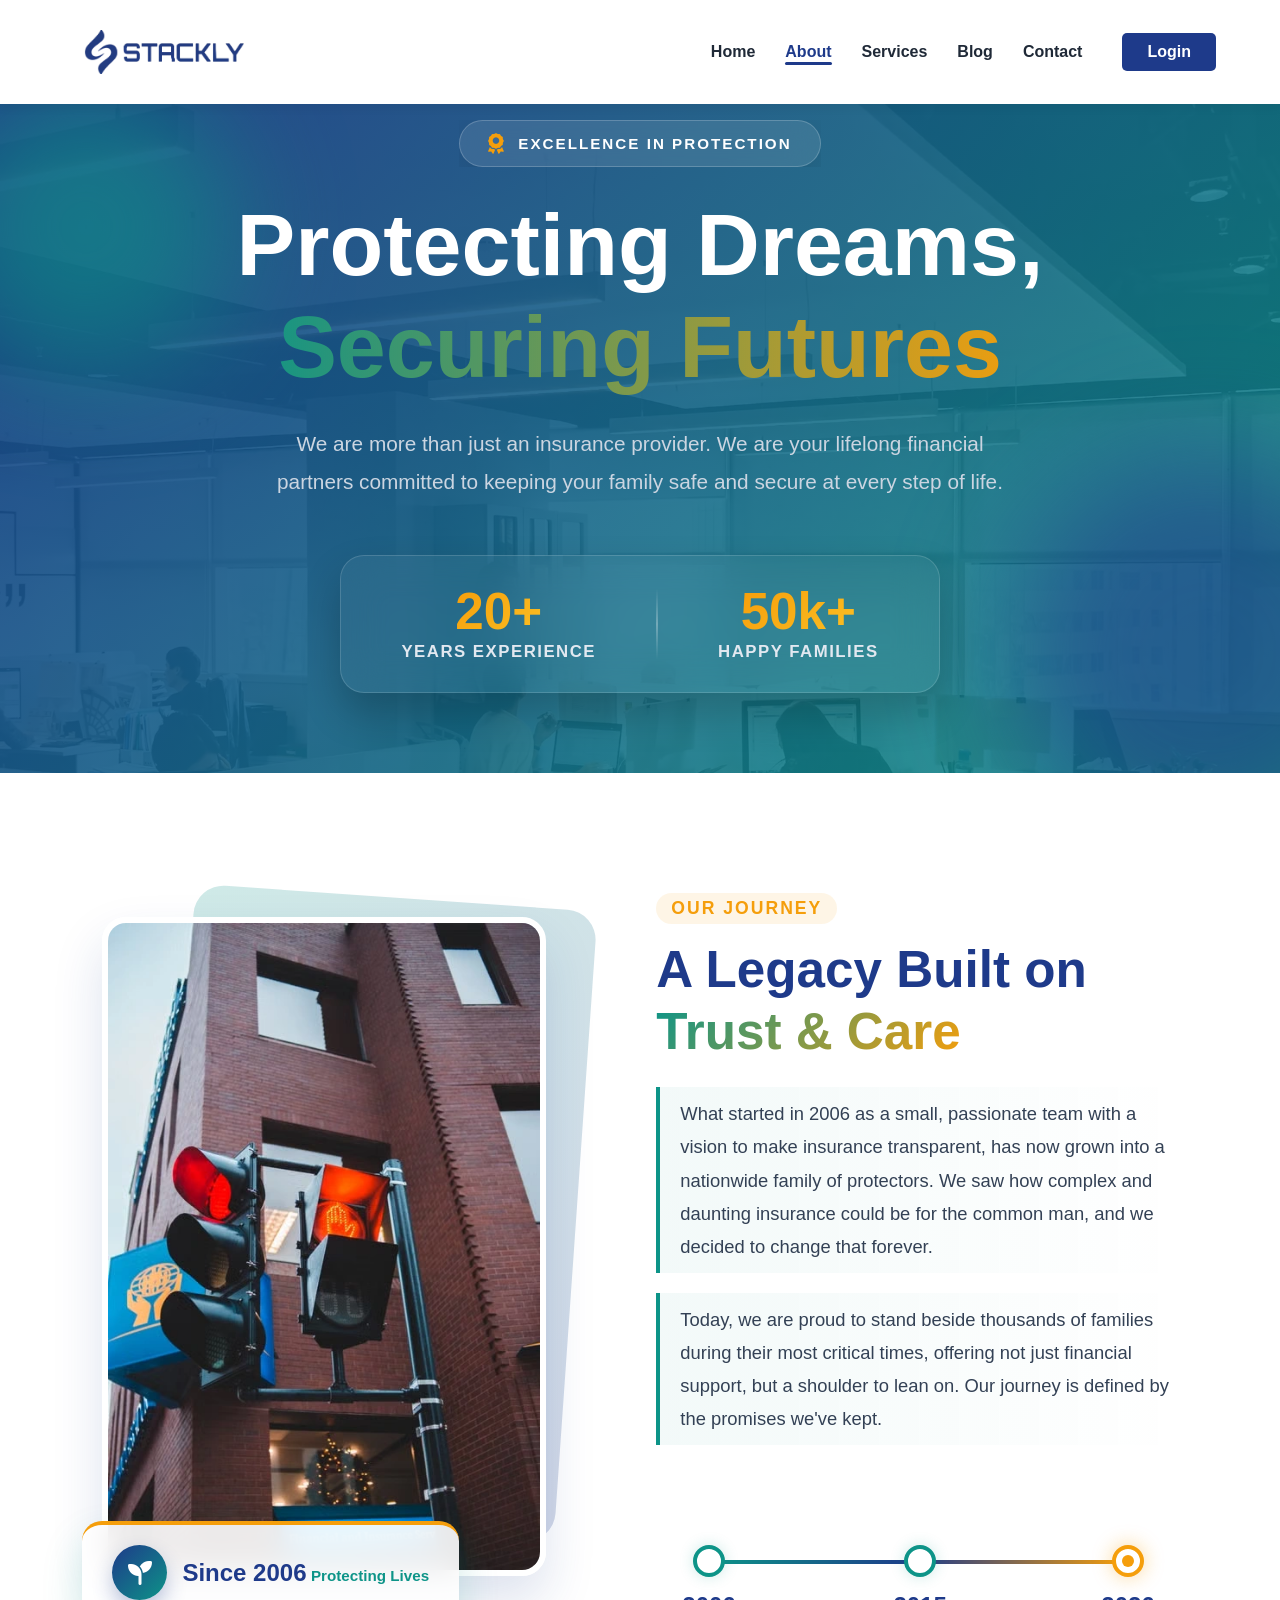
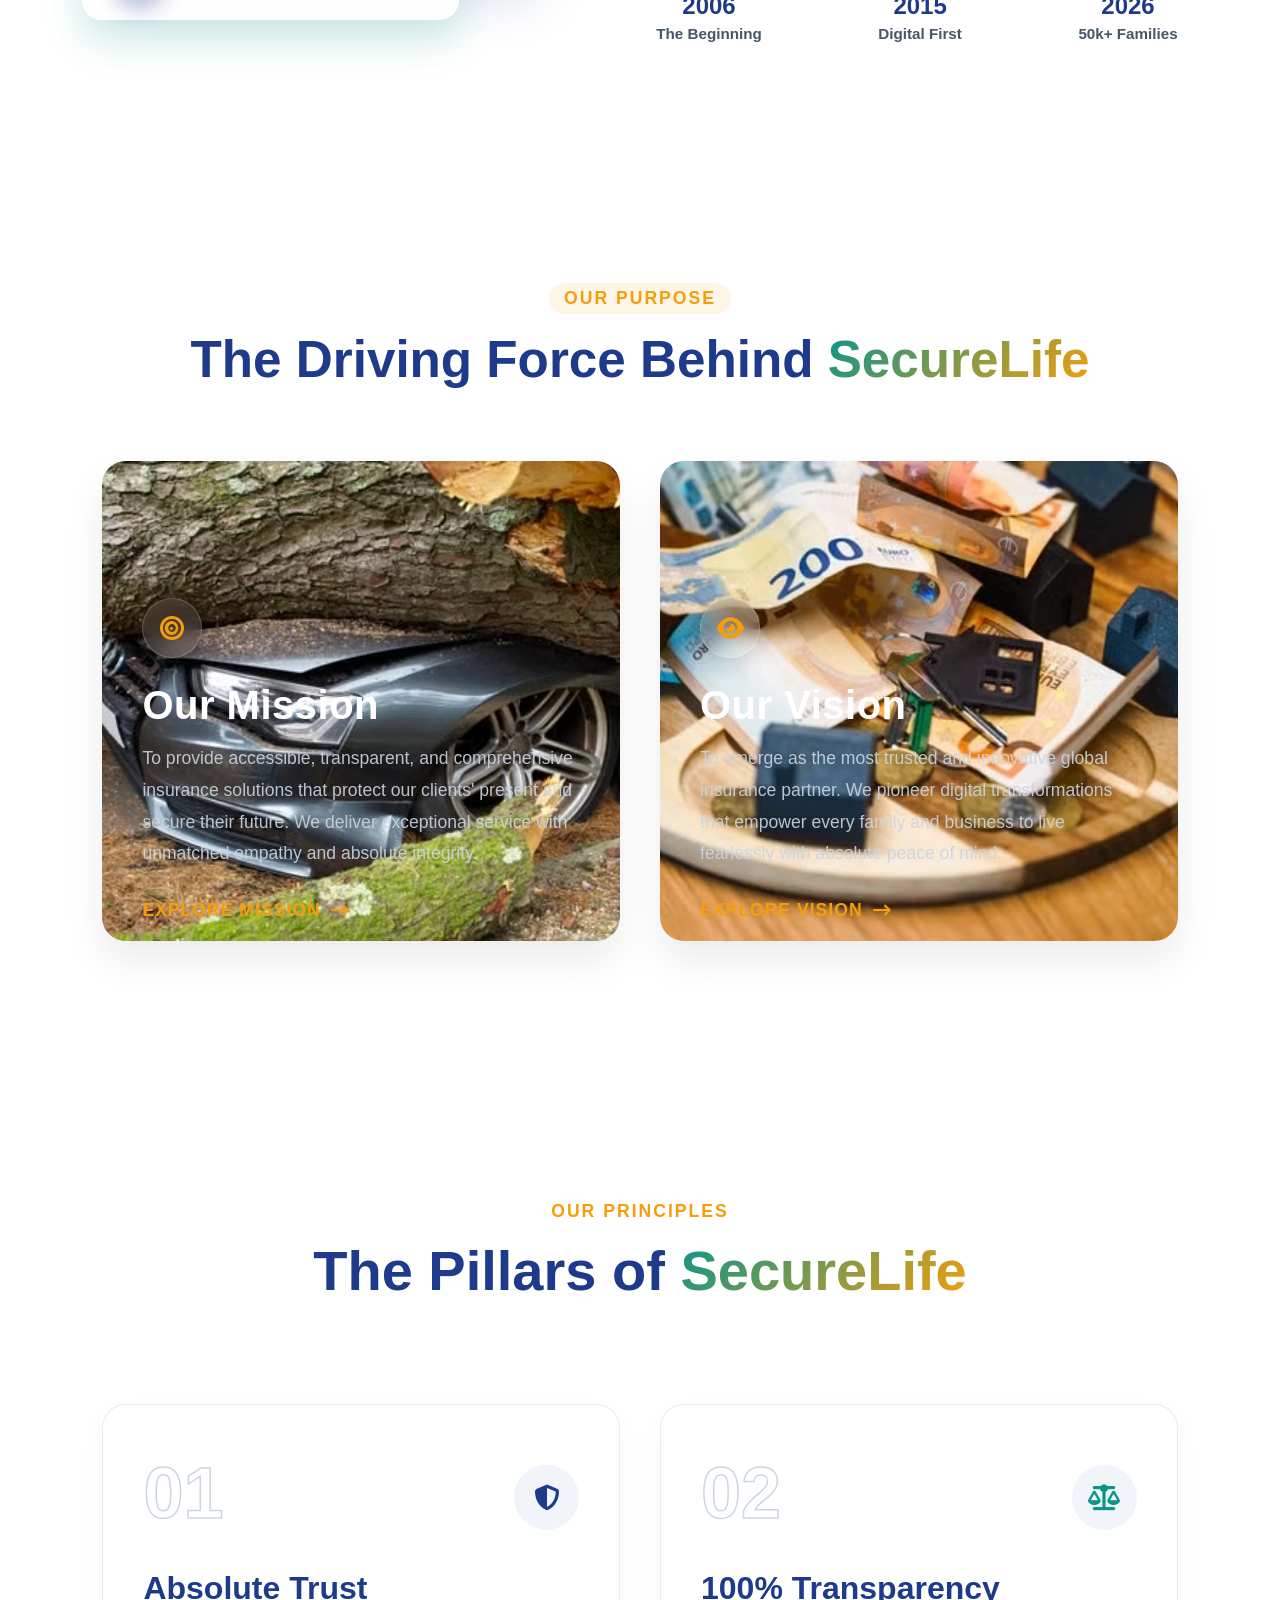
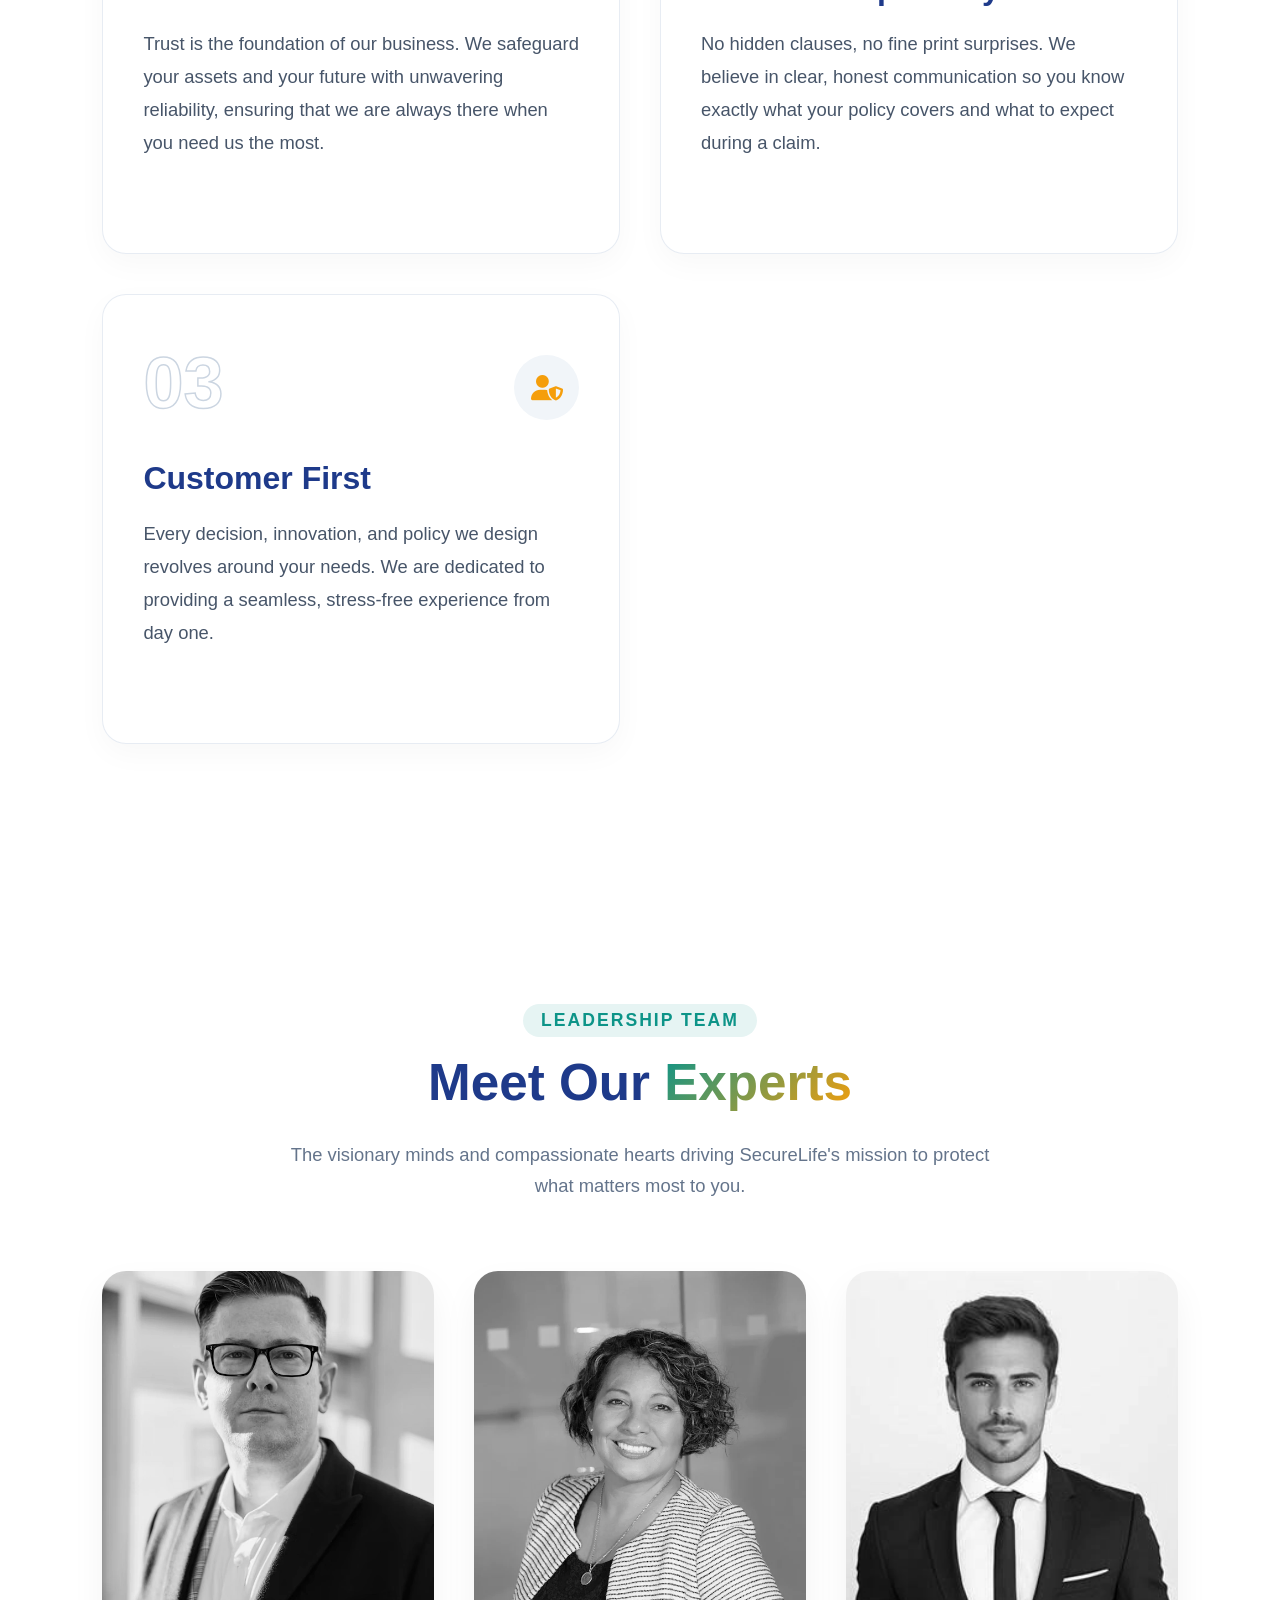
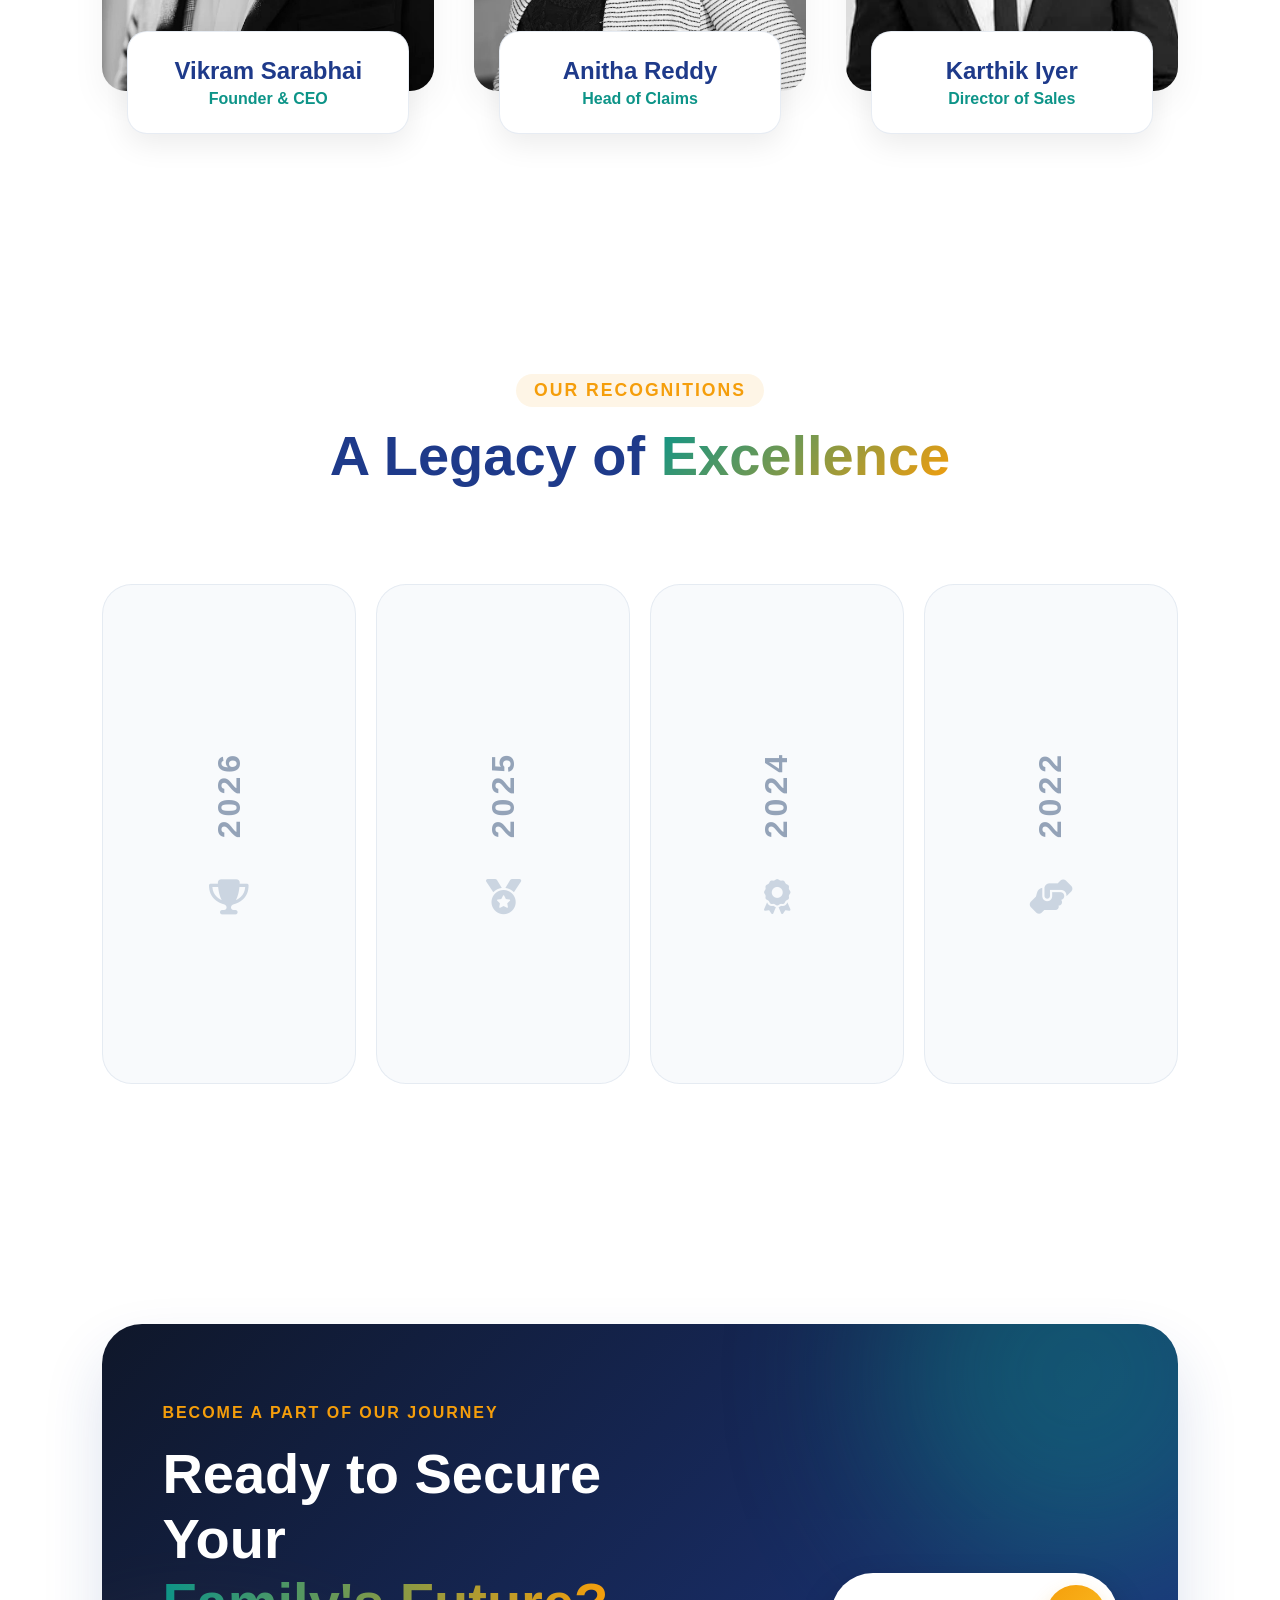
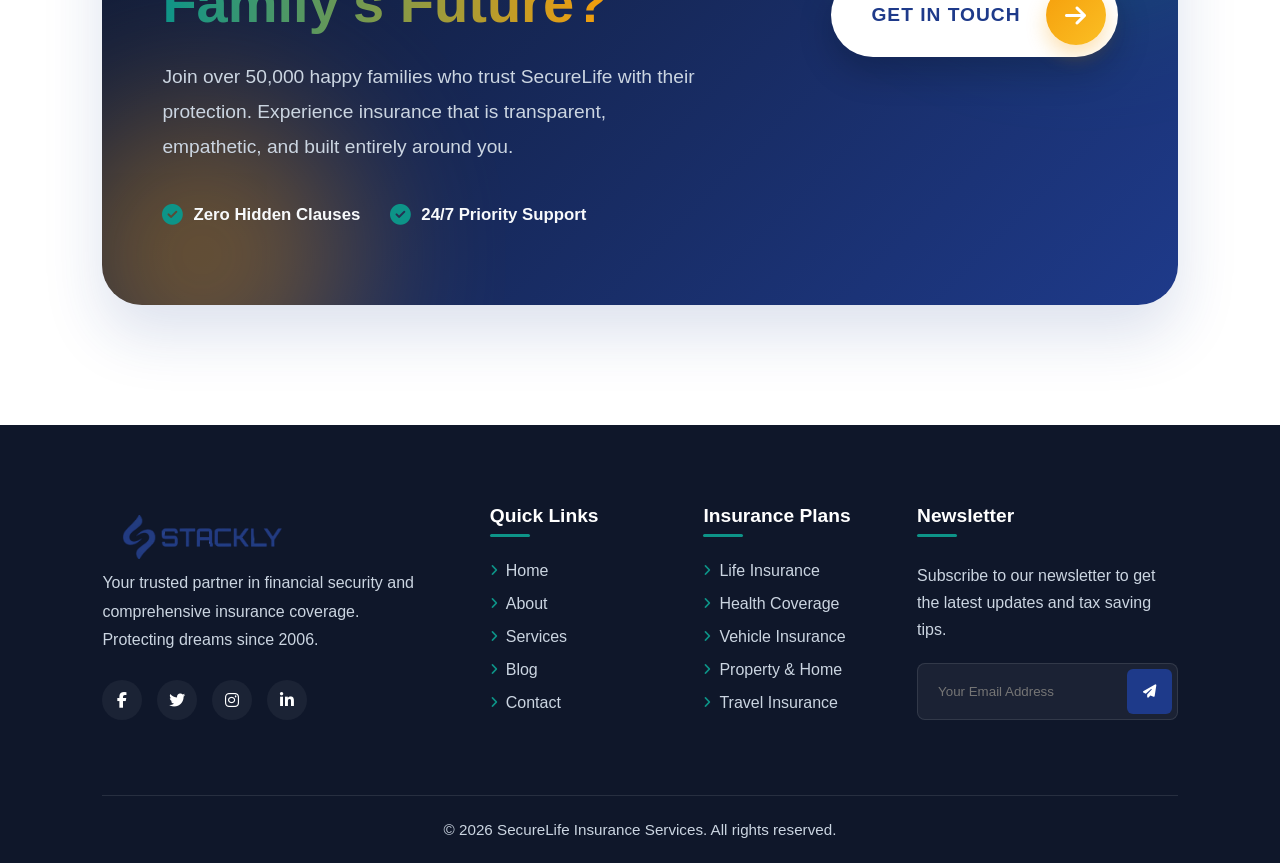
==== commit 435fca09: "Insurance Services" ====
--- a/about.html
+++ b/about.html
@@ -14,9 +14,9 @@
 <body>
 
     <nav class="navbar">
-        <a href="index.html" class="logo-container">
-            <img src="./asset/blue.png" alt="Company Logo" class="logo-img">
-        </a>
+         <a href="index.html" class="logo-container">
+                    <img src="./asset/blue.webp" alt="Company Logo" class="logo-img">
+                </a>
 
         <div class="nav-menu" id="nav-menu">
             <ul class="nav-links">
@@ -451,7 +451,7 @@
 
             <div class="footer-brand">
                 <a href="index.html" class="logo-container">
-                    <img src="./asset/blue.png" alt="Company Logo" class="logo-img">
+                    <img src="./asset/blue.webp" alt="Company Logo" class="logo-img">
                 </a>
                 <p class="footer-desc">Your trusted partner in financial security and comprehensive insurance coverage.
                     Protecting dreams since 2006.</p>
--- a/Insurance.css
+++ b/Insurance.css
@@ -7,6 +7,13 @@
 
  body {
      overflow-x: hidden;
+ }
+
+ :root {
+     --primary: #1E3A8A;
+     --secondary: #0D9488;
+     --accent: #F59E0B;
+     --bg-color: #F8FAFC;
  }
 
 
--- a/about.css
+++ b/about.css
@@ -390,7 +390,7 @@
     flex-direction: column;
     align-items: center;
     text-align: center;
-    cursor: pointer;
+    /* cursor: pointer; */
 }
 
 .node-circle {
@@ -1172,7 +1172,7 @@
     border-radius: 30px;
     background: #f8fafc;
     border: 1px solid rgba(226, 232, 240, 0.8);
-    cursor: pointer;
+    /* cursor: pointer; */
     overflow: hidden;
     transition: flex 0.6s cubic-bezier(0.25, 1, 0.5, 1);
     display: flex;
